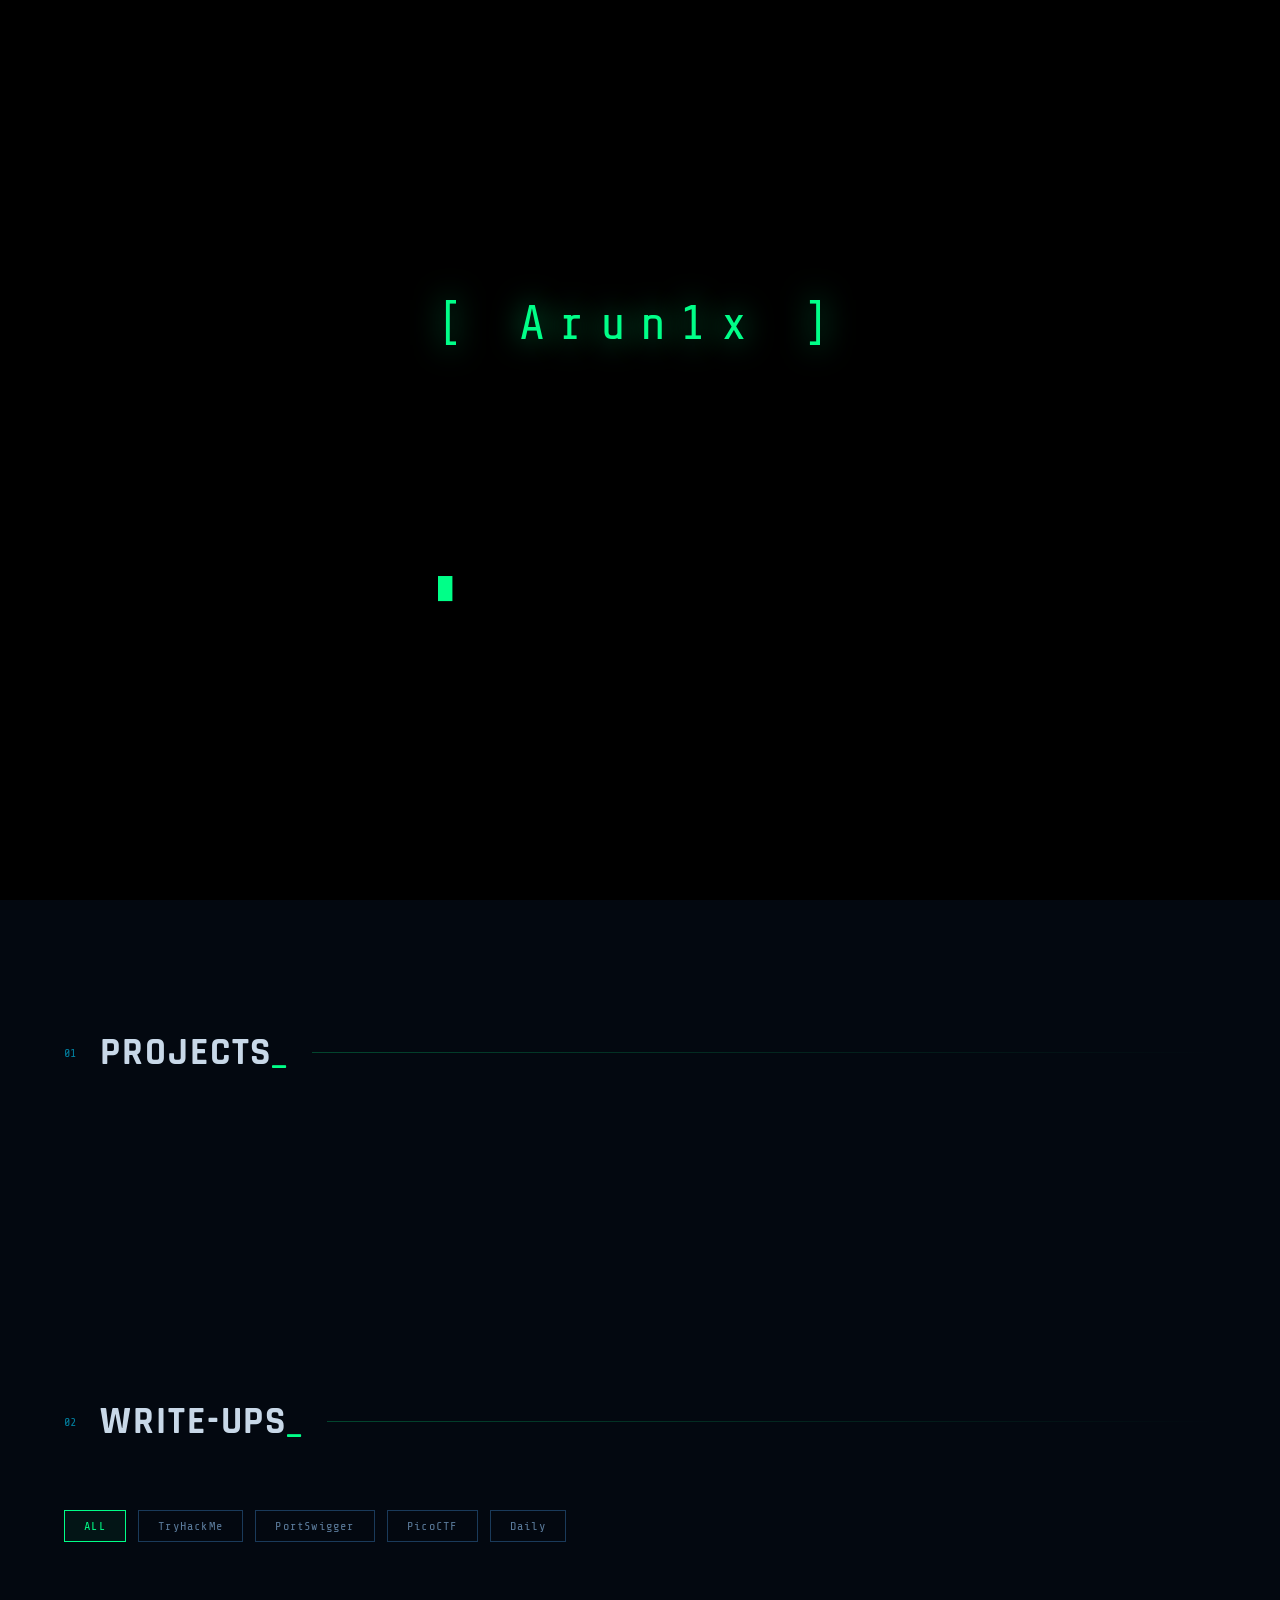
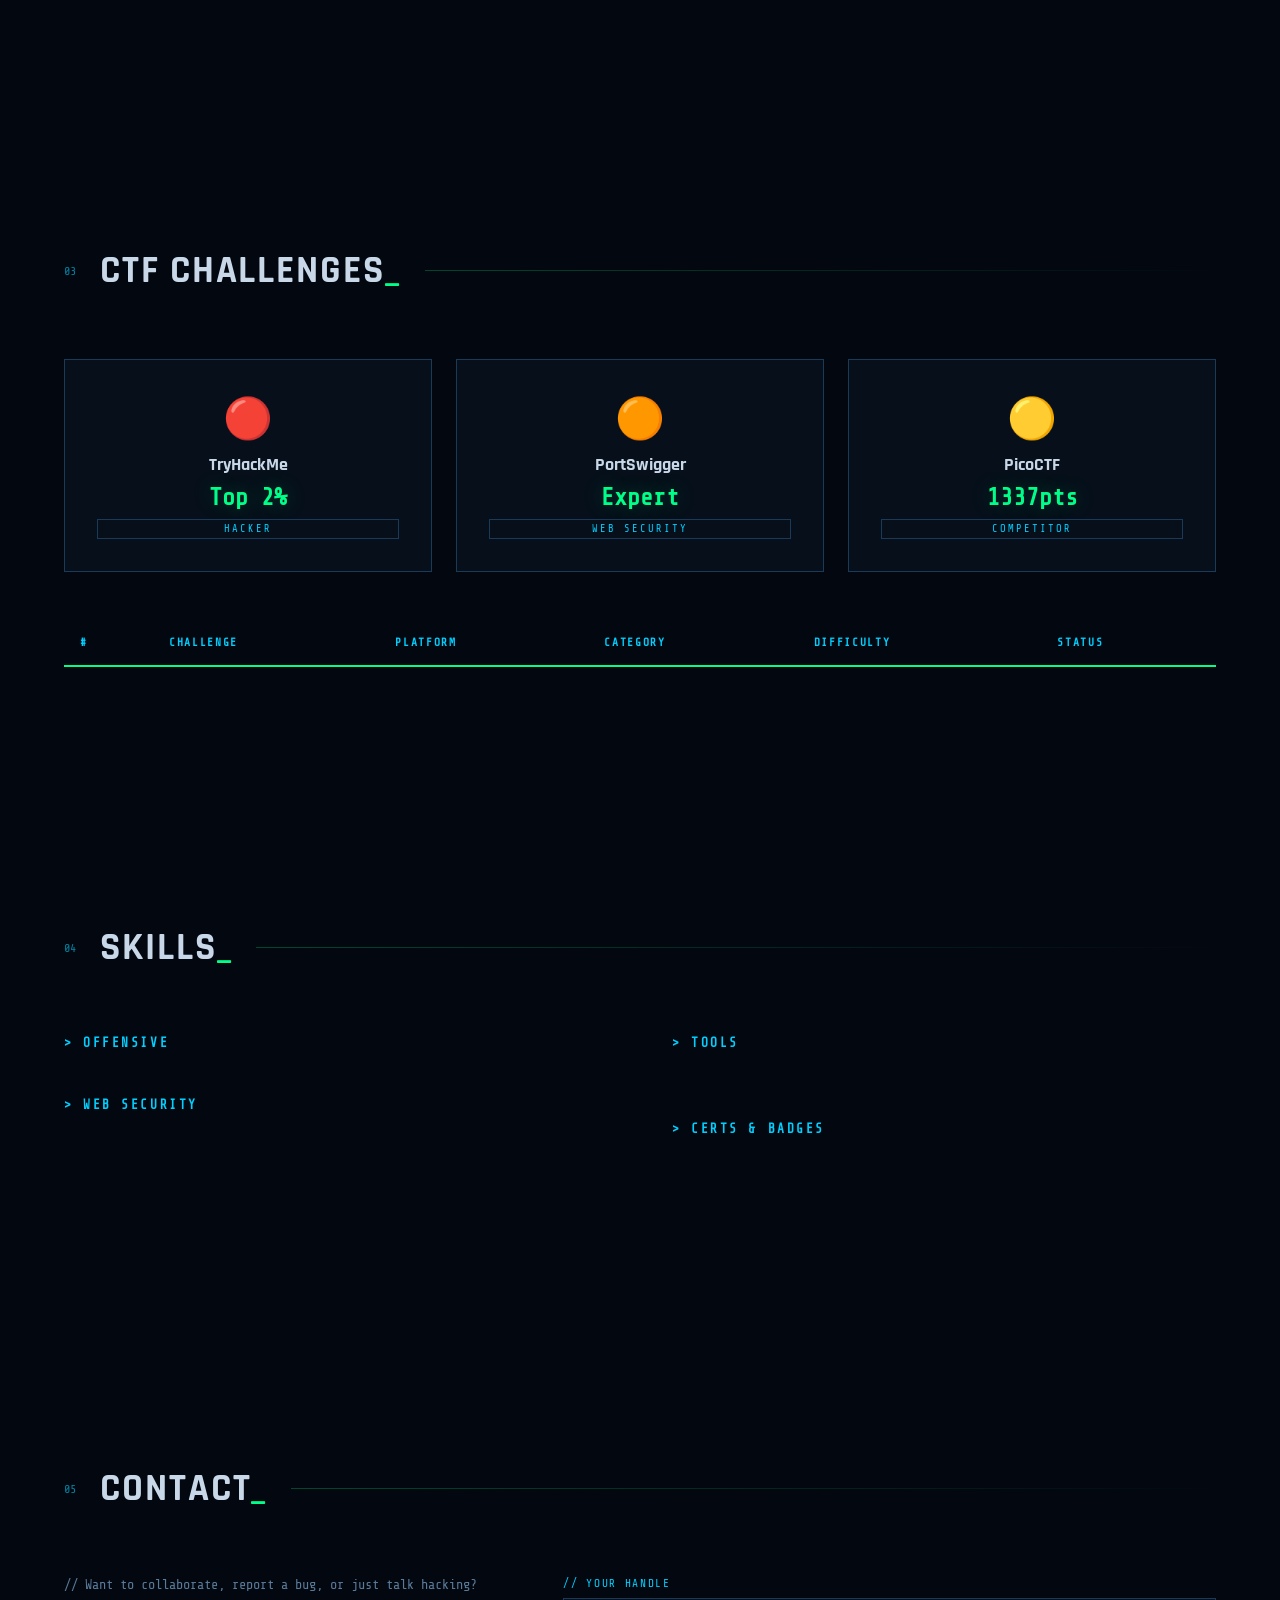
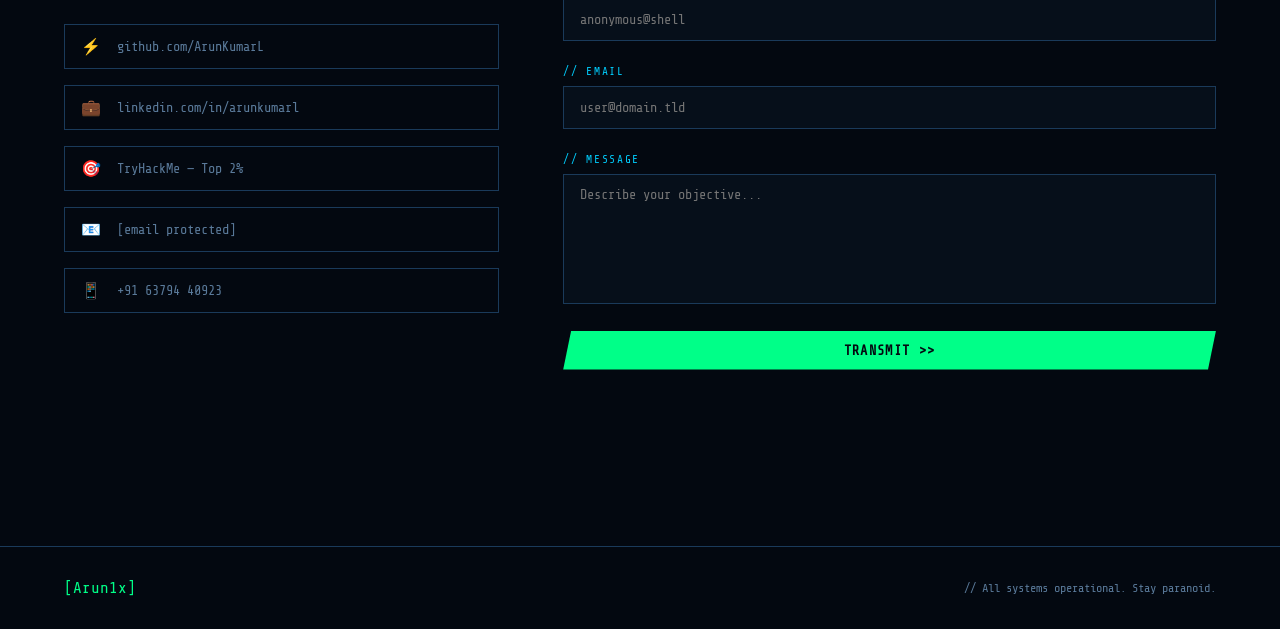
==== frontend/index.html @ bb734c80 "final deployment" ====
<!DOCTYPE html>
<html lang="en">
<head>
  <meta charset="UTF-8"/>
  <meta name="viewport" content="width=device-width, initial-scale=1.0"/>
  <meta name="description" content="ArunKumar L — Cybersecurity Intern, TryHackMe Top 2%, Pentesting & SOC Portfolio"/>
  <meta name="keywords" content="cybersecurity, pentesting, CTF, TryHackMe, OWASP, SOC, writeups"/>
  <meta property="og:title" content="Arun1x — Cybersecurity Portfolio"/>
  <meta property="og:description" content="TryHackMe Top 2% · Pentesting · OWASP · Security Tools"/>
  <meta property="og:type" content="website"/>
  <title>Arun1x — Cybersecurity Portfolio</title>
  <link rel="preconnect" href="https://fonts.googleapis.com">
  <link href="https://fonts.googleapis.com/css2?family=Share+Tech+Mono&family=Rajdhani:wght@400;600;700&family=Exo+2:wght@300;400;700&display=swap" rel="stylesheet">
  <link rel="stylesheet" href="style.css">
</head>
<body>

<div class="scanlines"></div>
<div class="noise-overlay"></div>

<!-- BOOT SCREEN -->
<div id="boot-screen">
  <div class="boot-content">
    <div class="boot-logo">[ Arun1x ]</div>
    <div id="boot-log"></div>
    <div class="boot-cursor">█</div>
  </div>
</div>

<!-- NAV -->
<nav id="navbar">
  <div class="nav-brand">
    <span class="bracket">[</span>
    <span class="brand-name">Arun1x</span>
    <span class="bracket">]</span>
    <span class="nav-status">● ONLINE</span>
  </div>
  <ul class="nav-links">
    <li><a href="home"     class="nav-link active" data-section="home">/home</a></li>
    <li><a href="projects" class="nav-link" data-section="projects">/projects</a></li>
    <li><a href="writeups" class="nav-link" data-section="writeups">/writeups</a></li>
    <li><a href="ctf"      class="nav-link" data-section="ctf">/ctf</a></li>
    <li><a href="skills"   class="nav-link" data-section="skills">/skills</a></li>
    <li><a href="contact"  class="nav-link" data-section="contact">/contact</a></li>
  </ul>
  <div class="nav-toggle" id="navToggle"><span></span><span></span><span></span></div>
</nav>

<!-- HERO -->
<section id="home" class="hero">
  <div class="hero-grid"></div>
  <div class="hero-content">
    <div class="hero-label">// ARUNKUMAR L &nbsp;·&nbsp; B.Tech IT &nbsp;·&nbsp; Perambalur, TN</div>
    <h1 class="hero-title">
      <span class="glitch" data-text="HACK THE">HACK THE</span><br>
      <span class="hero-accent glitch" data-text="PLANET.">PLANET.</span>
    </h1>
    <p class="hero-desc">
      B.Tech IT student @ Hindusthan Institute of Technology.<br>
      TryHackMe Top 2% · OWASP · Pentesting · SOC · Building security tools in Python.
    </p>
    <div class="hero-stats">
      <div class="stat-item">
        <span class="stat-num" data-count="120">0</span>
        <span class="stat-label">Labs Completed</span>
      </div>
      <div class="stat-divider">|</div>
      <div class="stat-item">
        <span class="stat-num" data-count="8">0</span>
        <span class="stat-label">Write-ups</span>
      </div>
      <div class="stat-divider">|</div>
      <div class="stat-item">
        <span class="stat-num" data-count="4">0</span>
        <span class="stat-label">Projects</span>
      </div>
    </div>
    <div class="hero-actions">
      <a href="writeups" class="btn-primary">Read Write-ups</a>
      <a href="ctf"      class="btn-secondary">CTF Challenges</a>
    </div>
  </div>
  <div class="hero-terminal">
    <div class="terminal-header">
      <span class="dot red"></span><span class="dot yellow"></span><span class="dot green"></span>
      <span class="terminal-title">~/ kali@Arun1x</span>
    </div>
    <div class="terminal-body" id="heroTerminal"></div>
  </div>
</section>

<!-- PROJECTS -->
<section id="projects" class="section projects-section">
  <div class="section-header">
    <span class="section-num">01</span>
    <h2 class="section-title">PROJECTS<span class="cursor-blink">_</span></h2>
    <div class="section-line"></div>
  </div>
  <div class="projects-grid" id="projectsGrid"></div>
</section>

<!-- WRITEUPS -->
<section id="writeups" class="section writeups-section">
  <div class="section-header">
    <span class="section-num">02</span>
    <h2 class="section-title">WRITE-UPS<span class="cursor-blink">_</span></h2>
    <div class="section-line"></div>
  </div>
  <div class="writeup-filters">
    <button class="filter-btn active" data-filter="all">ALL</button>
    <button class="filter-btn" data-filter="tryhackme">TryHackMe</button>
    <button class="filter-btn" data-filter="portswigger">PortSwigger</button>
    <button class="filter-btn" data-filter="picoctf">PicoCTF</button>
    <button class="filter-btn" data-filter="daily">Daily</button>
  </div>
  <div class="writeups-grid" id="writeupsGrid"></div>
</section>

<!-- CTF -->
<section id="ctf" class="section ctf-section">
  <div class="section-header">
    <span class="section-num">03</span>
    <h2 class="section-title">CTF CHALLENGES<span class="cursor-blink">_</span></h2>
    <div class="section-line"></div>
  </div>
  <div class="ctf-platforms">
    <div class="platform-card">
      <div class="platform-icon">🔴</div>
      <div class="platform-name">TryHackMe</div>
      <div class="platform-rank">Top 2%</div>
      <div class="platform-badge">HACKER</div>
    </div>
    <div class="platform-card">
      <div class="platform-icon">🟠</div>
      <div class="platform-name">PortSwigger</div>
      <div class="platform-rank">Expert</div>
      <div class="platform-badge">WEB SECURITY</div>
    </div>
    <div class="platform-card">
      <div class="platform-icon">🟡</div>
      <div class="platform-name">PicoCTF</div>
      <div class="platform-rank">1337pts</div>
      <div class="platform-badge">COMPETITOR</div>
    </div>
  </div>
  <div class="ctf-table-wrapper">
    <table class="ctf-table">
      <thead><tr><th>#</th><th>CHALLENGE</th><th>PLATFORM</th><th>CATEGORY</th><th>DIFFICULTY</th><th>STATUS</th></tr></thead>
      <tbody id="ctfTableBody"></tbody>
    </table>
  </div>
</section>

<!-- SKILLS -->
<section id="skills" class="section skills-section">
  <div class="section-header">
    <span class="section-num">04</span>
    <h2 class="section-title">SKILLS<span class="cursor-blink">_</span></h2>
    <div class="section-line"></div>
  </div>
  <div class="skills-container">
    <div class="skills-col">
      <div class="skill-category">
        <h3 class="skill-cat-title">&gt; OFFENSIVE</h3>
        <div class="skill-bars" id="offensiveSkills"></div>
      </div>
      <div class="skill-category">
        <h3 class="skill-cat-title">&gt; WEB SECURITY</h3>
        <div class="skill-bars" id="webSkills"></div>
      </div>
    </div>
    <div class="skills-col">
      <div class="skill-category">
        <h3 class="skill-cat-title">&gt; TOOLS</h3>
        <div class="tools-grid" id="toolsGrid"></div>
      </div>
      <div class="skill-category">
        <h3 class="skill-cat-title">&gt; CERTS &amp; BADGES</h3>
        <div class="certs-list" id="certsList"></div>
      </div>
    </div>
  </div>
</section>

<!-- CONTACT -->
<section id="contact" class="section contact-section">
  <div class="section-header">
    <span class="section-num">05</span>
    <h2 class="section-title">CONTACT<span class="cursor-blink">_</span></h2>
    <div class="section-line"></div>
  </div>
  <div class="contact-container">
    <div class="contact-info">
      <p class="contact-tagline">// Want to collaborate, report a bug, or just talk hacking?</p>
      <div class="contact-links">
        <a href="https://github.com/ArunKumarL"        target="_blank" class="contact-link"><span class="cl-icon">⚡</span> github.com/ArunKumarL</a>
        <a href="https://linkedin.com/in/arunkumarl"   target="_blank" class="contact-link"><span class="cl-icon">💼</span> linkedin.com/in/arunkumarl</a>
        <a href="https://tryhackme.com/p/Arun1x"       target="_blank" class="contact-link"><span class="cl-icon">🎯</span> TryHackMe — Top 2%</a>
        <a href="/cdn-cgi/l/email-protection#f19083849fc5c6909a9a849c9083b1969c90989ddf929e9c" class="contact-link"><span class="cl-icon">📧</span> <span class="__cf_email__" data-cfemail="e58497908bd1d2848e8e90888497a58288848c89cb868a88">[email&#160;protected]</span></a>
        <a href="tel:+916379440923"                                     class="contact-link"><span class="cl-icon">📱</span> +91 63794 40923</a>
      </div>
    </div>
    <form class="contact-form" id="contactForm">
      <div class="form-group">
        <label class="form-label">// YOUR HANDLE</label>
        <input type="text"  class="form-input" placeholder="anonymous@shell"   id="contactName"/>
      </div>
      <div class="form-group">
        <label class="form-label">// EMAIL</label>
        <input type="email" class="form-input" placeholder="user@domain.tld"   id="contactEmail"/>
      </div>
      <div class="form-group">
        <label class="form-label">// MESSAGE</label>
        <textarea           class="form-input form-textarea" placeholder="Describe your objective..." id="contactMsg"></textarea>
      </div>
      <button type="button" class="btn-primary" id="sendBtn">TRANSMIT &gt;&gt;</button>
      <div id="formStatus"></div>
    </form>
  </div>
</section>

<!-- FOOTER -->
<footer class="footer">
  <div class="footer-content">
    <span class="footer-brand">[Arun1x]</span>
    <span class="footer-text">// All systems operational. Stay paranoid.</span>
---- frontend/style.css ----
/* === RESET & BASE === */
*, *::before, *::after { margin: 0; padding: 0; box-sizing: border-box; }

:root {
  --bg: #030810;
  --bg2: #060f1a;
  --bg3: #0a1625;
  --accent: #00ff88;
  --accent2: #00cfff;
  --accent3: #ff4444;
  --accent4: #ffaa00;
  --text: #c8d8e8;
  --text-dim: #5a7a9a;
  --border: #1a3a5a;
  --border-bright: #00ff8840;
  --font-mono: 'Share Tech Mono', monospace;
  --font-head: 'Rajdhani', sans-serif;
  --font-body: 'Exo 2', sans-serif;
  --glow: 0 0 20px #00ff8840;
  --glow-bright: 0 0 30px #00ff88aa;
}

html { scroll-behavior: smooth; overflow-x: hidden; }

body {
  background: var(--bg);
  color: var(--text);
  font-family: var(--font-body);
  overflow-x: hidden;
  cursor: crosshair;
}

/* === OVERLAYS === */
.scanlines {
  position: fixed; inset: 0; z-index: 9999; pointer-events: none;
  background: repeating-linear-gradient(0deg, transparent, transparent 2px, rgba(0,0,0,0.08) 2px, rgba(0,0,0,0.08) 4px);
  animation: scanMove 8s linear infinite;
}
@keyframes scanMove { from { background-position: 0 0; } to { background-position: 0 100px; } }

.noise-overlay {
  position: fixed; inset: 0; z-index: 9998; pointer-events: none; opacity: 0.03;
  background-image: url("data:image/svg+xml,%3Csvg xmlns='http://www.w3.org/2000/svg' width='300' height='300'%3E%3Cfilter id='n'%3E%3CfeTurbulence type='fractalNoise' baseFrequency='0.9' numOctaves='4' stitchTiles='stitch'/%3E%3C/filter%3E%3Crect width='300' height='300' filter='url(%23n)' opacity='1'/%3E%3C/svg%3E");
}

/* === BOOT SCREEN === */
#boot-screen {
  position: fixed; inset: 0; z-index: 10000; background: #000;
  display: flex; align-items: center; justify-content: center;
  transition: opacity 0.8s ease;
}
#boot-screen.hide { opacity: 0; pointer-events: none; }

.boot-content { font-family: var(--font-mono); color: var(--accent); text-align: left; max-width: 600px; padding: 2rem; }
.boot-logo { font-size: 3rem; letter-spacing: 0.3em; margin-bottom: 1.5rem; text-shadow: var(--glow-bright); }
#boot-log { font-size: 0.85rem; line-height: 2; color: #88ff88; min-height: 200px; }
.boot-cursor { font-size: 1.5rem; animation: blink 0.5s step-end infinite; }
@keyframes blink { 50% { opacity: 0; } }

/* === NAV === */
#navbar {
  position: fixed; top: 0; left: 0; right: 0; z-index: 1000;
  display: flex; align-items: center; justify-content: space-between;
  padding: 0.8rem 3rem;
  background: rgba(3,8,16,0.95);
  border-bottom: 1px solid var(--border);
  backdrop-filter: blur(10px);
}

.nav-brand { display: flex; align-items: center; gap: 0.5rem; font-family: var(--font-mono); font-size: 1.2rem; }
.bracket { color: var(--accent2); }
.brand-name { color: var(--accent); font-weight: bold; text-shadow: var(--glow); }
.nav-status { font-size: 0.65rem; color: var(--accent); margin-left: 1rem; letter-spacing: 0.1em;
  animation: pulse 2s ease infinite; }
@keyframes pulse { 50% { opacity: 0.3; } }

.nav-links { display: flex; gap: 0; list-style: none; }
.nav-link {
  font-family: var(--font-mono); font-size: 0.8rem; color: var(--text-dim);
  text-decoration: none; padding: 0.5rem 1rem; letter-spacing: 0.05em;
  transition: all 0.2s; border-bottom: 2px solid transparent; position: relative;
}
.nav-link:hover, .nav-link.active { color: var(--accent); border-color: var(--accent); }
.nav-link::before { content: ''; position: absolute; inset: 0; background: var(--accent); opacity: 0; transition: opacity 0.2s; }
.nav-link:hover::before { opacity: 0.05; }

.nav-toggle { display: none; flex-direction: column; gap: 5px; cursor: pointer; }
.nav-toggle span { display: block; width: 25px; height: 2px; background: var(--accent); }

/* === HERO === */
.hero {
  min-height: 100vh; display: grid; grid-template-columns: 1fr 1fr;
  align-items: center; gap: 4rem; padding: 8rem 4rem 4rem;
  position: relative; overflow: hidden;
}

.hero-grid {
  position: absolute; inset: 0; pointer-events: none;
  background-image:
    linear-gradient(rgba(0,255,136,0.03) 1px, transparent 1px),
    linear-gradient(90deg, rgba(0,255,136,0.03) 1px, transparent 1px);
  background-size: 60px 60px;
  mask-image: radial-gradient(ellipse at center, black 30%, transparent 80%);
}

.hero-label { font-family: var(--font-mono); font-size: 0.75rem; color: var(--accent2); letter-spacing: 0.2em; margin-bottom: 1rem; }

.hero-title {
  font-family: var(--font-head); font-size: clamp(3rem, 7vw, 6rem);
  font-weight: 700; line-height: 0.9; letter-spacing: -0.02em;
  color: var(--text); margin-bottom: 1.5rem;
}
.hero-accent { color: var(--accent); text-shadow: var(--glow-bright); display: block; }

/* GLITCH */
.glitch { position: relative; display: inline-block; }
.glitch::before, .glitch::after {
  content: attr(data-text); position: absolute; top: 0; left: 0; width: 100%; height: 100%;
}
.glitch::before { color: var(--accent3); animation: glitch1 4s infinite; clip-path: polygon(0 0, 100% 0, 100% 35%, 0 35%); }
.glitch::after { color: var(--accent2); animation: glitch2 4s infinite; clip-path: polygon(0 65%, 100% 65%, 100% 100%, 0 100%); }
@keyframes glitch1 {
  0%, 94%, 100% { transform: none; opacity: 0; }
  95% { transform: translate(-3px, 0); opacity: 0.8; }
  97% { transform: translate(3px, 0); opacity: 0.8; }
}
@keyframes glitch2 {
  0%, 96%, 100% { transform: none; opacity: 0; }
  97% { transform: translate(3px, 0); opacity: 0.8; }
  99% { transform: translate(-3px, 0); opacity: 0.8; }
}

.hero-desc { font-size: 1rem; color: var(--text-dim); line-height: 1.8; margin-bottom: 2rem; }

.hero-stats { display: flex; align-items: center; gap: 1.5rem; margin-bottom: 2.5rem; }
.stat-item { text-align: center; }
.stat-num { display: block; font-family: var(--font-mono); font-size: 2rem; color: var(--accent); font-weight: bold; text-shadow: var(--glow); }
.stat-label { font-size: 0.7rem; color: var(--text-dim); letter-spacing: 0.15em; text-transform: uppercase; }
.stat-divider { color: var(--border); font-size: 2rem; }

.hero-actions { display: flex; gap: 1rem; }

.btn-primary {
  font-family: var(--font-mono); font-size: 0.85rem; letter-spacing: 0.1em;
  padding: 0.75rem 2rem; background: var(--accent); color: var(--bg);
  border: none; cursor: pointer; text-decoration: none; display: inline-block;
  clip-path: polygon(8px 0%, 100% 0%, calc(100% - 8px) 100%, 0% 100%);
  transition: all 0.2s; font-weight: 700;
}
.btn-primary:hover { background: #fff; box-shadow: var(--glow-bright); transform: translateY(-2px); }

.btn-secondary {
  font-family: var(--font-mono); font-size: 0.85rem; letter-spacing: 0.1em;
  padding: 0.75rem 2rem; background: transparent; color: var(--accent);
  border: 1px solid var(--accent); cursor: pointer; text-decoration: none; display: inline-block;
  clip-path: polygon(8px 0%, 100% 0%, calc(100% - 8px) 100%, 0% 100%);
  transition: all 0.2s;
}
.btn-secondary:hover { background: var(--accent); color: var(--bg); box-shadow: var(--glow); }

/* HERO TERMINAL */
.hero-terminal {
  background: var(--bg2); border: 1px solid var(--border);
  border-radius: 4px; overflow: hidden; box-shadow: 0 0 60px rgba(0,255,136,0.08);
}
.terminal-header {
  background: var(--bg3); padding: 0.6rem 1rem; display: flex; align-items: center; gap: 0.4rem;
  border-bottom: 1px solid var(--border);
}
.dot { width: 12px; height: 12px; border-radius: 50%; }
.dot.red { background: #ff5f57; }
.dot.yellow { background: #ffbd2e; }
.dot.green { background: #28c840; }
.terminal-title { font-family: var(--font-mono); font-size: 0.75rem; color: var(--text-dim); margin-left: auto; }
.terminal-body { padding: 1.5rem; font-family: var(--font-mono); font-size: 0.8rem; color: var(--accent); min-height: 300px; line-height: 1.8; }

/* === SECTIONS === */
.section { padding: 8rem 4rem; }

.section-header { display: flex; align-items: center; gap: 1.5rem; margin-bottom: 4rem; }
.section-num { font-family: var(--font-mono); font-size: 0.75rem; color: var(--accent2); opacity: 0.6; }
.section-title { font-family: var(--font-head); font-size: clamp(1.8rem, 3vw, 2.5rem); font-weight: 700; letter-spacing: 0.05em; color: var(--text); }
.section-line { flex: 1; height: 1px; background: linear-gradient(90deg, var(--border-bright), transparent); }
.cursor-blink { animation: blink 1s step-end infinite; color: var(--accent); }

/* === PROJECTS === */
.projects-grid {
  display: grid; grid-template-columns: repeat(auto-fill, minmax(350px, 1fr)); gap: 1.5rem;
}
.project-card {
  background: var(--bg2); border: 1px solid var(--border);
  padding: 2rem; position: relative; overflow: hidden;
  transition: all 0.3s; cursor: pointer;
  clip-path: polygon(0 0, calc(100% - 20px) 0, 100% 20px, 100% 100%, 20px 100%, 0 calc(100% - 20px));
}
.project-card::before {
  content: ''; position: absolute; top: 0; left: 0; right: 0; height: 2px;
  background: linear-gradient(90deg, transparent, var(--accent), transparent);
  transform: scaleX(0); transition: transform 0.3s;
}
.project-card:hover { border-color: var(--accent2); box-shadow: 0 0 30px rgba(0,207,255,0.1); transform: translateY(-4px); }
.project-card:hover::before { transform: scaleX(1); }

.project-tag { font-family: var(--font-mono); font-size: 0.65rem; color: var(--accent2); letter-spacing: 0.15em; margin-bottom: 0.75rem; }
.project-title { font-family: var(--font-head); font-size: 1.2rem; font-weight: 700; color: var(--text); margin-bottom: 0.75rem; }
.project-desc { font-size: 0.875rem; color: var(--text-dim); line-height: 1.7; margin-bottom: 1.5rem; }
.project-stack { display: flex; gap: 0.5rem; flex-wrap: wrap; }
.stack-tag {
  font-family: var(--font-mono); font-size: 0.65rem; padding: 0.25rem 0.6rem;
  background: rgba(0,255,136,0.08); border: 1px solid var(--border-bright);
  color: var(--accent); letter-spacing: 0.1em;
}
.project-links { position: absolute; top: 1.5rem; right: 1.5rem; display: flex; gap: 0.5rem; }
.project-link-btn {
  font-family: var(--font-mono); font-size: 0.65rem; padding: 0.3rem 0.7rem;
  border: 1px solid var(--border); color: var(--text-dim); text-decoration: none;
  transition: all 0.2s;
}
.project-link-btn:hover { border-color: var(--accent); color: var(--accent); }

/* === WRITEUPS === */
.writeup-filters { display: flex; gap: 0.75rem; margin-bottom: 3rem; flex-wrap: wrap; }
.filter-btn {
  font-family: var(--font-mono); font-size: 0.75rem; letter-spacing: 0.1em;
  padding: 0.5rem 1.2rem; background: transparent; border: 1px solid var(--border);
  color: var(--text-dim); cursor: pointer; transition: all 0.2s;
}
.filter-btn.active, .filter-btn:hover { border-color: var(--accent); color: var(--accent); background: rgba(0,255,136,0.05); }

.writeups-grid { display: grid; grid-template-columns: repeat(auto-fill, minmax(320px, 1fr)); gap: 1.5rem; }
.writeup-card {
  background: var(--bg2); border: 1px solid var(--border); padding: 1.5rem;
  transition: all 0.3s; cursor: pointer; position: relative;
}
.writeup-card:hover { border-color: var(--accent); box-shadow: 0 0 20px rgba(0,255,136,0.08); }
.writeup-meta { display: flex; justify-content: space-between; align-items: center; margin-bottom: 1rem; }
.writeup-platform { font-family: var(--font-mono); font-size: 0.65rem; letter-spacing: 0.15em; padding: 0.2rem 0.6rem; }
.platform-thm { background: rgba(255,68,68,0.15); color: var(--accent3); border: 1px solid rgba(255,68,68,0.3); }
.platform-ps { background: rgba(255,170,0,0.15); color: var(--accent4); border: 1px solid rgba(255,170,0,0.3); }
.platform-pico { background: rgba(0,207,255,0.15); color: var(--accent2); border: 1px solid rgba(0,207,255,0.3); }
.platform-daily { background: rgba(0,255,136,0.15); color: var(--accent); border: 1px solid rgba(0,255,136,0.3); }

.writeup-date { font-family: var(--font-mono); font-size: 0.7rem; color: var(--text-dim); }
.writeup-title { font-family: var(--font-head); font-size: 1.1rem; font-weight: 600; margin-bottom: 0.5rem; }
.writeup-excerpt { font-size: 0.85rem; color: var(--text-dim); line-height: 1.6; margin-bottom: 1rem; }
.writeup-diff { display: flex; gap: 0.3rem; align-items: center; }
.diff-dot { width: 8px; height: 8px; border-radius: 50%; }
.diff-easy .diff-dot { background: var(--accent); }
.diff-medium .diff-dot { background: var(--accent4); }
.diff-hard .diff-dot { background: var(--accent3); }
.diff-label { font-family: var(--font-mono); font-size: 0.65rem; color: var(--text-dim); }
.writeup-hidden { display: none; }

/* === CTF === */
.ctf-platforms { display: grid; grid-template-columns: repeat(3, 1fr); gap: 1.5rem; margin-bottom: 3rem; }
.platform-card {
  background: var(--bg2); border: 1px solid var(--border); padding: 2rem; text-align: center;
  transition: all 0.3s; cursor: pointer;
}
.platform-card:hover { border-color: var(--accent); box-shadow: var(--glow); }
.platform-icon { font-size: 2.5rem; margin-bottom: 0.75rem; }
.platform-name { font-family: var(--font-head); font-size: 1.1rem; font-weight: 700; margin-bottom: 0.5rem; }
.platform-rank { font-family: var(--font-mono); font-size: 1.5rem; color: var(--accent); font-weight: bold; text-shadow: var(--glow); margin-bottom: 0.5rem; }
.platform-badge { font-family: var(--font-mono); font-size: 0.65rem; letter-spacing: 0.2em; color: var(--accent2); padding: 0.2rem 0.8rem; border: 1px solid var(--border); }

.ctf-table-wrapper { overflow-x: auto; }
.ctf-table { width: 100%; border-collapse: collapse; font-family: var(--font-mono); font-size: 0.8rem; }
.ctf-table thead tr { border-bottom: 2px solid var(--accent); }
.ctf-table th { padding: 1rem; text-align: left; color: var(--accent2); letter-spacing: 0.15em; font-size: 0.7rem; }
.ctf-table td { padding: 0.9rem 1rem; border-bottom: 1px solid var(--border); color: var(--text); transition: all 0.2s; }
.ctf-table tr:hover td { background: rgba(0,255,136,0.03); }
.diff-badge { padding: 0.2rem 0.6rem; font-size: 0.65rem; letter-spacing: 0.1em; }
.diff-easy { background: rgba(0,255,136,0.1); color: var(--accent); border: 1px solid rgba(0,255,136,0.3); }
.diff-medium { background: rgba(255,170,0,0.1); color: var(--accent4); border: 1px solid rgba(255,170,0,0.3); }
.diff-hard { background: rgba(255,68,68,0.1); color: var(--accent3); border: 1px solid rgba(255,68,68,0.3); }
.status-solved { color: var(--accent); }
.status-progress { color: var(--accent4); }

/* === SKILLS === */
.skills-container { display: grid; grid-template-columns: 1fr 1fr; gap: 4rem; }
.skill-category { margin-bottom: 3rem; }
.skill-cat-title { font-family: var(--font-mono); font-size: 0.8rem; color: var(--accent2); letter-spacing: 0.2em; margin-bottom: 1.5rem; }

.skill-bar-item { margin-bottom: 1.2rem; }
.skill-bar-label { display: flex; justify-content: space-between; margin-bottom: 0.4rem; }
.skill-name { font-family: var(--font-mono); font-size: 0.8rem; color: var(--text); }
.skill-pct { font-family: var(--font-mono); font-size: 0.75rem; color: var(--accent); }
.skill-bar-track { height: 4px; background: var(--bg3); position: relative; overflow: hidden; }
.skill-bar-fill {
  height: 100%; background: linear-gradient(90deg, var(--accent), var(--accent2));
  width: 0; transition: width 1.5s cubic-bezier(0.4, 0, 0.2, 1);
  box-shadow: 0 0 10px var(--accent);
}

.tools-grid { display: grid; grid-template-columns: repeat(3, 1fr); gap: 0.75rem; }
.tool-tag {
  font-family: var(--font-mono); font-size: 0.7rem; padding: 0.5rem 0.5rem;
  background: var(--bg3); border: 1px solid var(--border); text-align: center;
  color: var(--text-dim); transition: all 0.2s; letter-spacing: 0.05em;
}
.tool-tag:hover { border-color: var(--accent); color: var(--accent); }

.certs-list { display: flex; flex-direction: column; gap: 0.75rem; }
.cert-item {
  display: flex; align-items: center; gap: 1rem; padding: 0.75rem 1rem;
  background: var(--bg3); border: 1px solid var(--border); border-left: 3px solid var(--accent);
}
.cert-icon { font-size: 1.5rem; }
.cert-name { font-family: var(--font-mono); font-size: 0.8rem; color: var(--text); }
.cert-issuer { font-size: 0.7rem; color: var(--text-dim); }

/* === CONTACT === */
.contact-container { display: grid; grid-template-columns: 1fr 1.5fr; gap: 4rem; align-items: start; }
.contact-tagline { font-family: var(--font-mono); font-size: 0.85rem; color: var(--text-dim); margin-bottom: 2rem; }
.contact-links { display: flex; flex-direction: column; gap: 1rem; }
.contact-link {
  display: flex; align-items: center; gap: 1rem; font-family: var(--font-mono); font-size: 0.85rem;
  color: var(--text-dim); text-decoration: none; padding: 0.75rem 1rem;
  border: 1px solid var(--border); transition: all 0.2s;
}
.contact-link:hover { border-color: var(--accent); color: var(--accent); background: rgba(0,255,136,0.05); }
.cl-icon { font-size: 1rem; }

.contact-form { display: flex; flex-direction: column; gap: 1.5rem; }
.form-label { font-family: var(--font-mono); font-size: 0.7rem; color: var(--accent2); letter-spacing: 0.15em; display: block; margin-bottom: 0.5rem; }
.form-input {
  width: 100%; background: var(--bg2); border: 1px solid var(--border); color: var(--text);
  font-family: var(--font-mono); font-size: 0.85rem; padding: 0.8rem 1rem;
  outline: none; transition: border-color 0.2s; resize: none;
}
.form-input:focus { border-color: var(--accent); box-shadow: var(--glow); }
.form-textarea { min-height: 130px; }
#formStatus { font-family: var(--font-mono); font-size: 0.8rem; color: var(--accent); min-height: 1.5rem; }

/* === FOOTER === */
.footer { border-top: 1px solid var(--border); padding: 2rem 4rem; }
.footer-content { display: flex; align-items: center; justify-content: space-between; }
.footer-brand { font-family: var(--font-mono); color: var(--accent); }
.footer-text { font-family: var(--font-mono); font-size: 0.75rem; color: var(--text-dim); }
.footer-ip { font-family: var(--font-mono); font-size: 0.7rem; color: var(--text-dim); }

/* === RESPONSIVE === */
@media (max-width: 900px) {
  .hero { grid-template-columns: 1fr; padding: 6rem 2rem 4rem; }
  .hero-terminal { display: none; }
  .section { padding: 5rem 2rem; }
  #navbar { padding: 0.8rem 1.5rem; }
  .nav-links { display: none; position: fixed; top: 60px; left: 0; right: 0; background: var(--bg); flex-direction: column; padding: 2rem; border-bottom: 1px solid var(--border); }
  .nav-links.open { display: flex; }
  .nav-toggle { display: flex; }
  .skills-container { grid-template-columns: 1fr; }
  .ctf-platforms { grid-template-columns: 1fr; }
  .contact-container { grid-template-columns: 1fr; }
  .footer-content { flex-direction: column; gap: 1rem; text-align: center; }
  .projects-grid { grid-template-columns: 1fr; }
  .writeups-grid { grid-template-columns: 1fr; }
}

/* === WRITEUP CARD UPDATES === */
.writeup-footer { display: flex; align-items: center; justify-content: space-between; gap: 0.5rem; flex-wrap: wrap; margin-top: 1rem; }
.writeup-tags { display: flex; gap: 0.4rem; flex-wrap: wrap; flex: 1; }
.wtag { font-family: var(--font-mono); font-size: 0.6rem; color: var(--text-dim); opacity: 0.7; }
.read-more-btn {
  font-family: var(--font-mono); font-size: 0.7rem; color: var(--accent);
  letter-spacing: 0.1em; white-space: nowrap; transition: all 0.2s;
  border-bottom: 1px solid transparent;
}
.writeup-card:hover .read-more-btn { border-color: var(--accent); }

/* === WRITEUP MODAL === */
#writeupModal {
  position: fixed; inset: 0; z-index: 5000;
  display: flex; align-items: flex-start; justify-content: flex-end;
}
.wm-overlay {
  position: absolute; inset: 0;
  background: rgba(0,0,0,0.75); backdrop-filter: blur(4px);
}
.wm-panel {
  position: relative; z-index: 1;
  width: min(860px, 95vw); height: 100vh;
  background: var(--bg2); border-left: 1px solid var(--border);
  display: flex; flex-direction: column; overflow: hidden;
  transform: translateX(100%); transition: transform 0.35s cubic-bezier(0.4,0,0.2,1);
}
.wm-panel.open { transform: translateX(0); }

.wm-header {
  padding: 2rem 2.5rem 1.5rem; border-bottom: 1px solid var(--border);
  background: var(--bg3); position: relative; flex-shrink: 0;
}
.wm-header-top { display: flex; align-items: center; gap: 1rem; margin-bottom: 1rem; flex-wrap: wrap; }
.wm-date { font-family: var(--font-mono); font-size: 0.75rem; color: var(--text-dim); margin-left: auto; }
.wm-title { font-family: var(--font-head); font-size: clamp(1.3rem, 3vw, 1.8rem); font-weight: 700; color: var(--text); margin-bottom: 0.75rem; line-height: 1.2; }
.wm-tags { display: flex; gap: 0.5rem; flex-wrap: wrap; }
.wm-close {
  position: absolute; top: 1.5rem; right: 1.5rem;
  font-family: var(--font-mono); font-size: 0.75rem; letter-spacing: 0.1em;
  background: transparent; border: 1px solid var(--border); color: var(--text-dim);
  padding: 0.4rem 0.8rem; cursor: pointer; transition: all 0.2s;
}
.wm-close:hover { border-color: var(--accent3); color: var(--accent3); }

.wm-body { flex: 1; overflow-y: auto; padding: 2.5rem; scroll-behavior: smooth; }
.wm-body::-webkit-scrollbar { width: 4px; }
.wm-body::-webkit-scrollbar-track { background: var(--bg3); }
.wm-body::-webkit-scrollbar-thumb { background: var(--accent); border-radius: 2px; }

/* === MARKDOWN STYLES === */
.md-h1 { font-family: var(--font-head); font-size: 1.8rem; font-weight: 700; color: var(--text); margin: 2rem 0 1rem; padding-bottom: 0.5rem; border-bottom: 1px solid var(--border); }
.md-h2 { font-family: var(--font-head); font-size: 1.3rem; font-weight: 700; color: var(--accent2); margin: 2rem 0 0.75rem; letter-spacing: 0.05em; }
.md-h3 { font-family: var(--font-head); font-size: 1.05rem; font-weight: 600; color: var(--accent); margin: 1.5rem 0 0.5rem; }
.md-p { font-size: 0.95rem; color: var(--text); line-height: 1.85; margin-bottom: 1rem; }
.md-bold { color: var(--text); font-weight: 700; }
.md-hr { border: none; border-top: 1px solid var(--border); margin: 2rem 0; }

.md-pre {
  background: #020810; border: 1px solid var(--border);
  border-left: 3px solid var(--accent); margin: 1.5rem 0;
  overflow: hidden;
}
.md-pre-header {
  display: flex; align-items: center; justify-content: space-between;
  padding: 0.4rem 1rem; background: var(--bg3); border-bottom: 1px solid var(--border);
}
.md-lang { font-family: var(--font-mono); font-size: 0.65rem; color: var(--accent2); letter-spacing: 0.15em; }
.copy-btn {
  font-family: var(--font-mono); font-size: 0.65rem; letter-spacing: 0.1em;
  background: transparent; border: 1px solid var(--border); color: var(--text-dim);
  padding: 0.2rem 0.6rem; cursor: pointer; transition: all 0.2s;
}
.copy-btn:hover { border-color: var(--accent); color: var(--accent); }
.md-code {
  display: block; padding: 1.2rem; font-family: var(--font-mono); font-size: 0.82rem;
  color: #a8e6cf; line-height: 1.7; overflow-x: auto; white-space: pre;
}
.md-inline {
  font-family: var(--font-mono); font-size: 0.85em;
  background: rgba(0,255,136,0.1); color: var(--accent);
  padding: 0.1em 0.4em; border: 1px solid rgba(0,255,136,0.2);
}

.md-table { width: 100%; border-collapse: collapse; margin: 1.5rem 0; font-size: 0.875rem; }
.md-table th { background: var(--bg3); color: var(--accent2); font-family: var(--font-mono); font-size: 0.75rem; letter-spacing: 0.1em; padding: 0.6rem 1rem; text-align: left; border: 1px solid var(--border); }
.md-table td { padding: 0.6rem 1rem; border: 1px solid var(--border); color: var(--text); }
.md-table tr:hover td { background: rgba(0,255,136,0.03); }

.md-ul, .md-ol { padding-left: 1.5rem; margin-bottom: 1rem; }
.md-li { font-size: 0.95rem; color: var(--text); line-height: 1.8; margin-bottom: 0.3rem; }
.md-ul .md-li::marker { color: var(--accent); }
.md-ol .md-li::marker { color: var(--accent2); font-family: var(--font-mono); font-size: 0.8rem; }

@media (max-width: 600px) {
  .wm-panel { width: 100vw; }
  .wm-header { padding: 1.5rem; }
  .wm-body { padding: 1.5rem; }
}
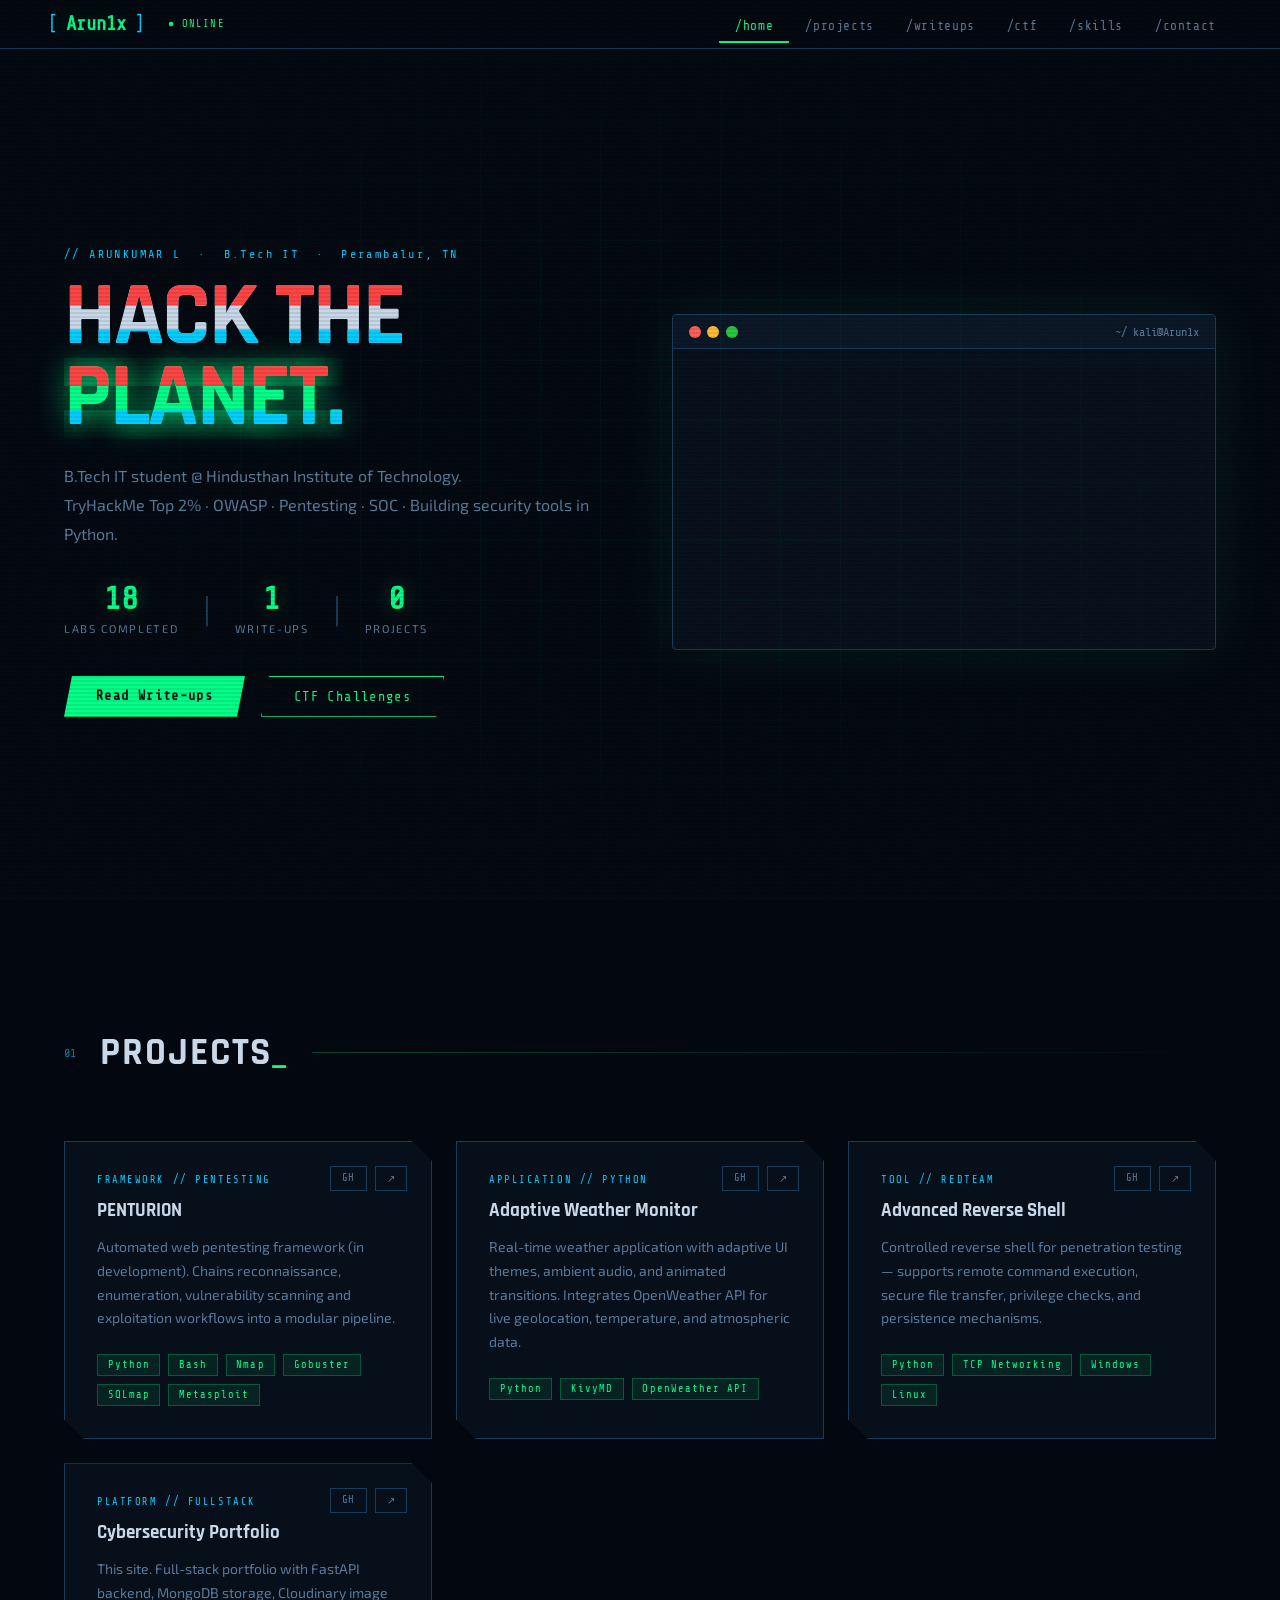
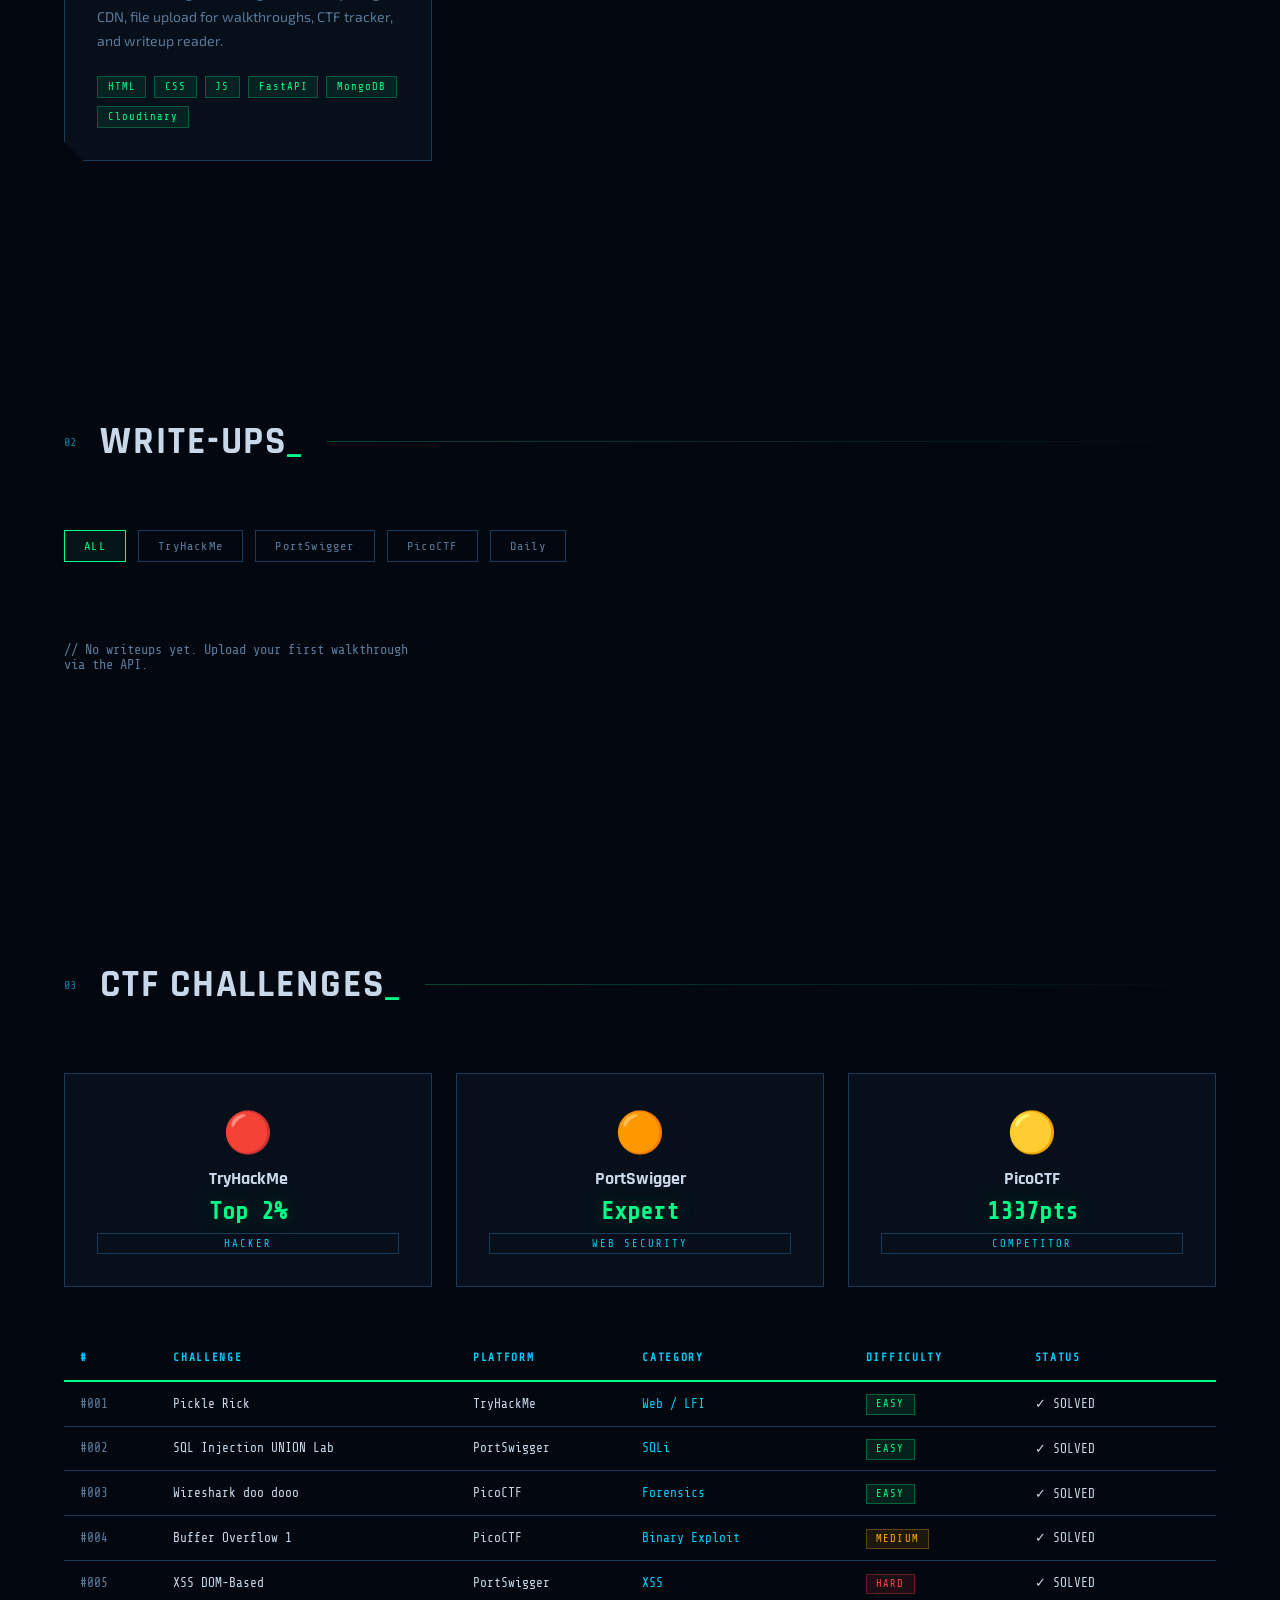
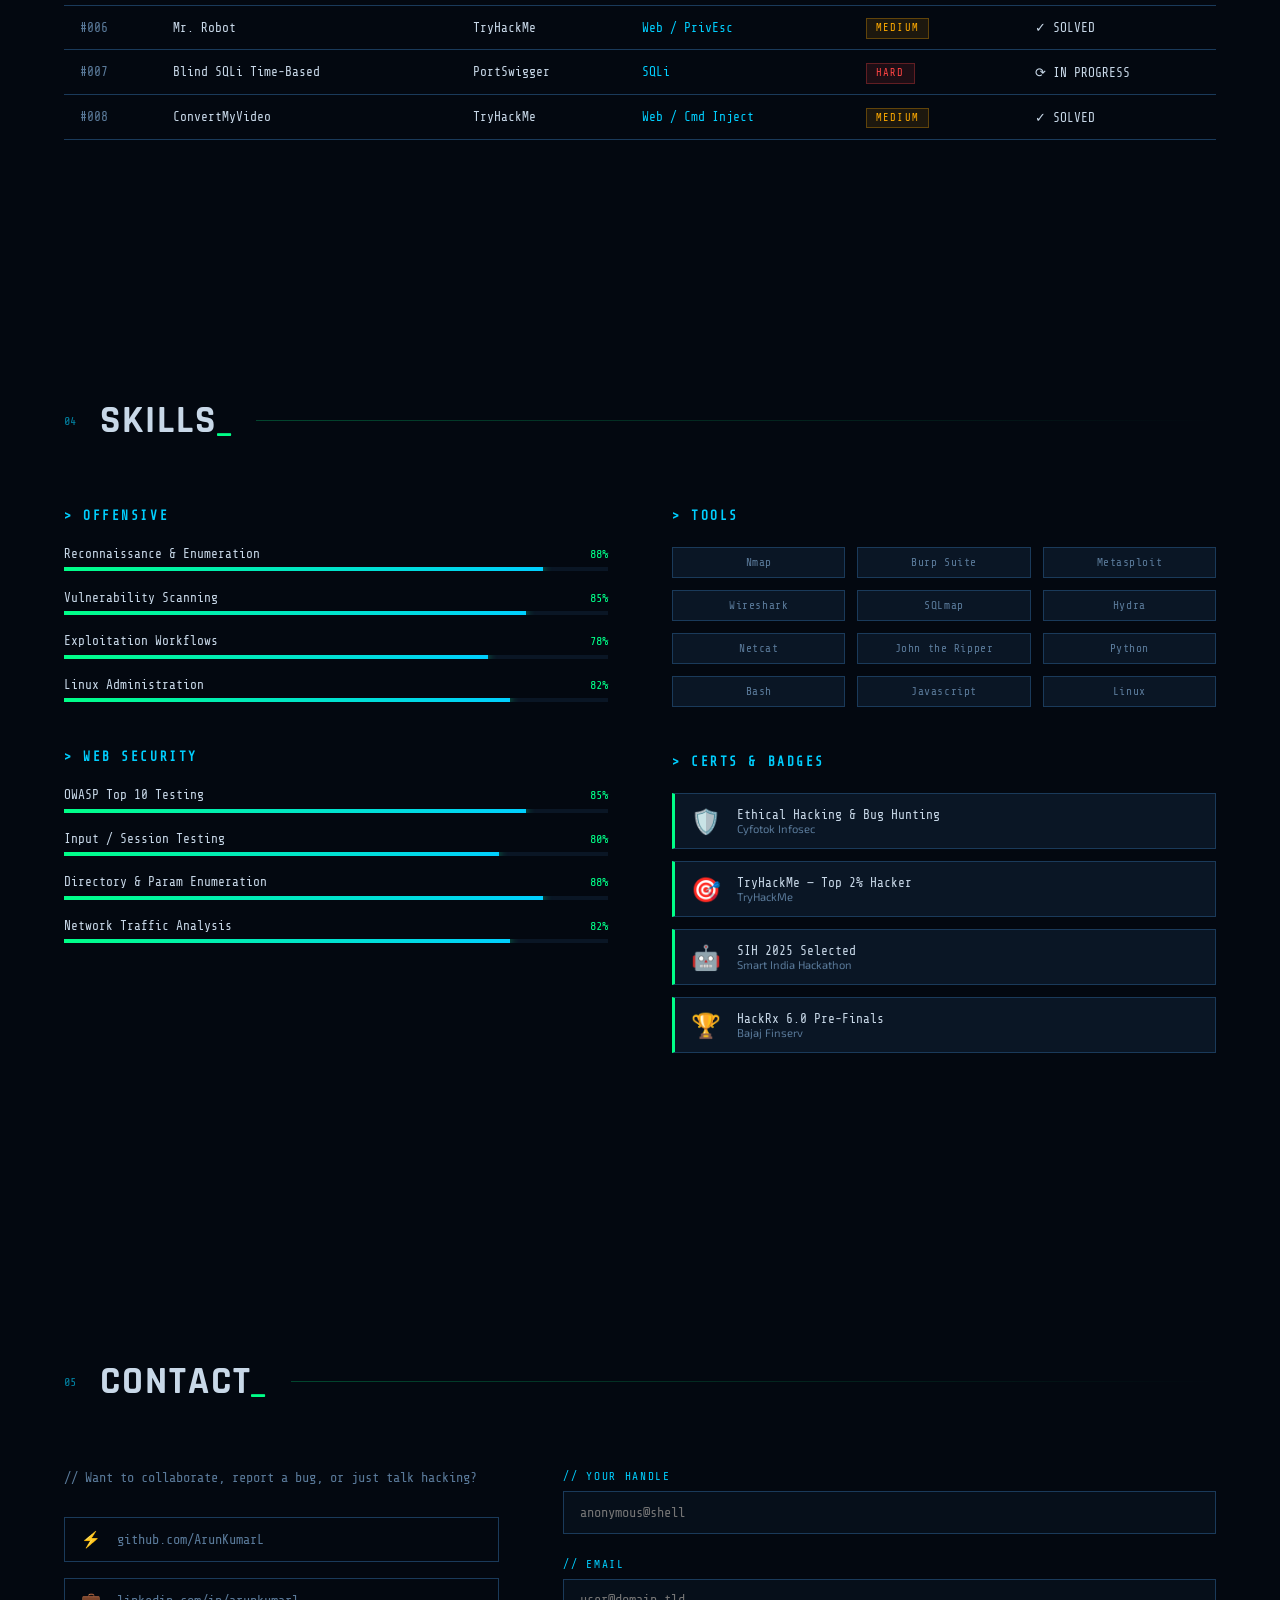
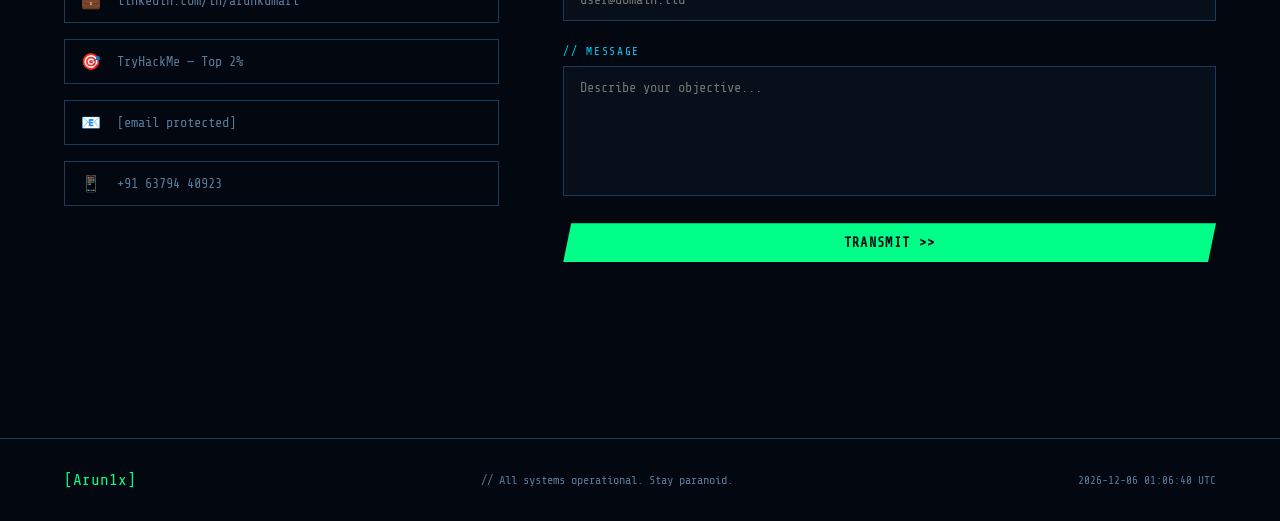
==== commit e35ef052: "Add footer IP and script tag to index.html" ====
--- a/frontend/index.html
+++ b/frontend/index.html
@@ -223,4 +223,11 @@
 <footer class="footer">
   <div class="footer-content">
     <span class="footer-brand">[Arun1x]</span>
-    <span class="footer-text">// All systems operational. Stay paranoid.</span>+    <span class="footer-text">// All systems operational. Stay paranoid.</span>
+    <span class="footer-ip" id="footerTime"></span>
+  </div>
+</footer>
+
+<script src="app.js"></script>
+</body>
+</html>
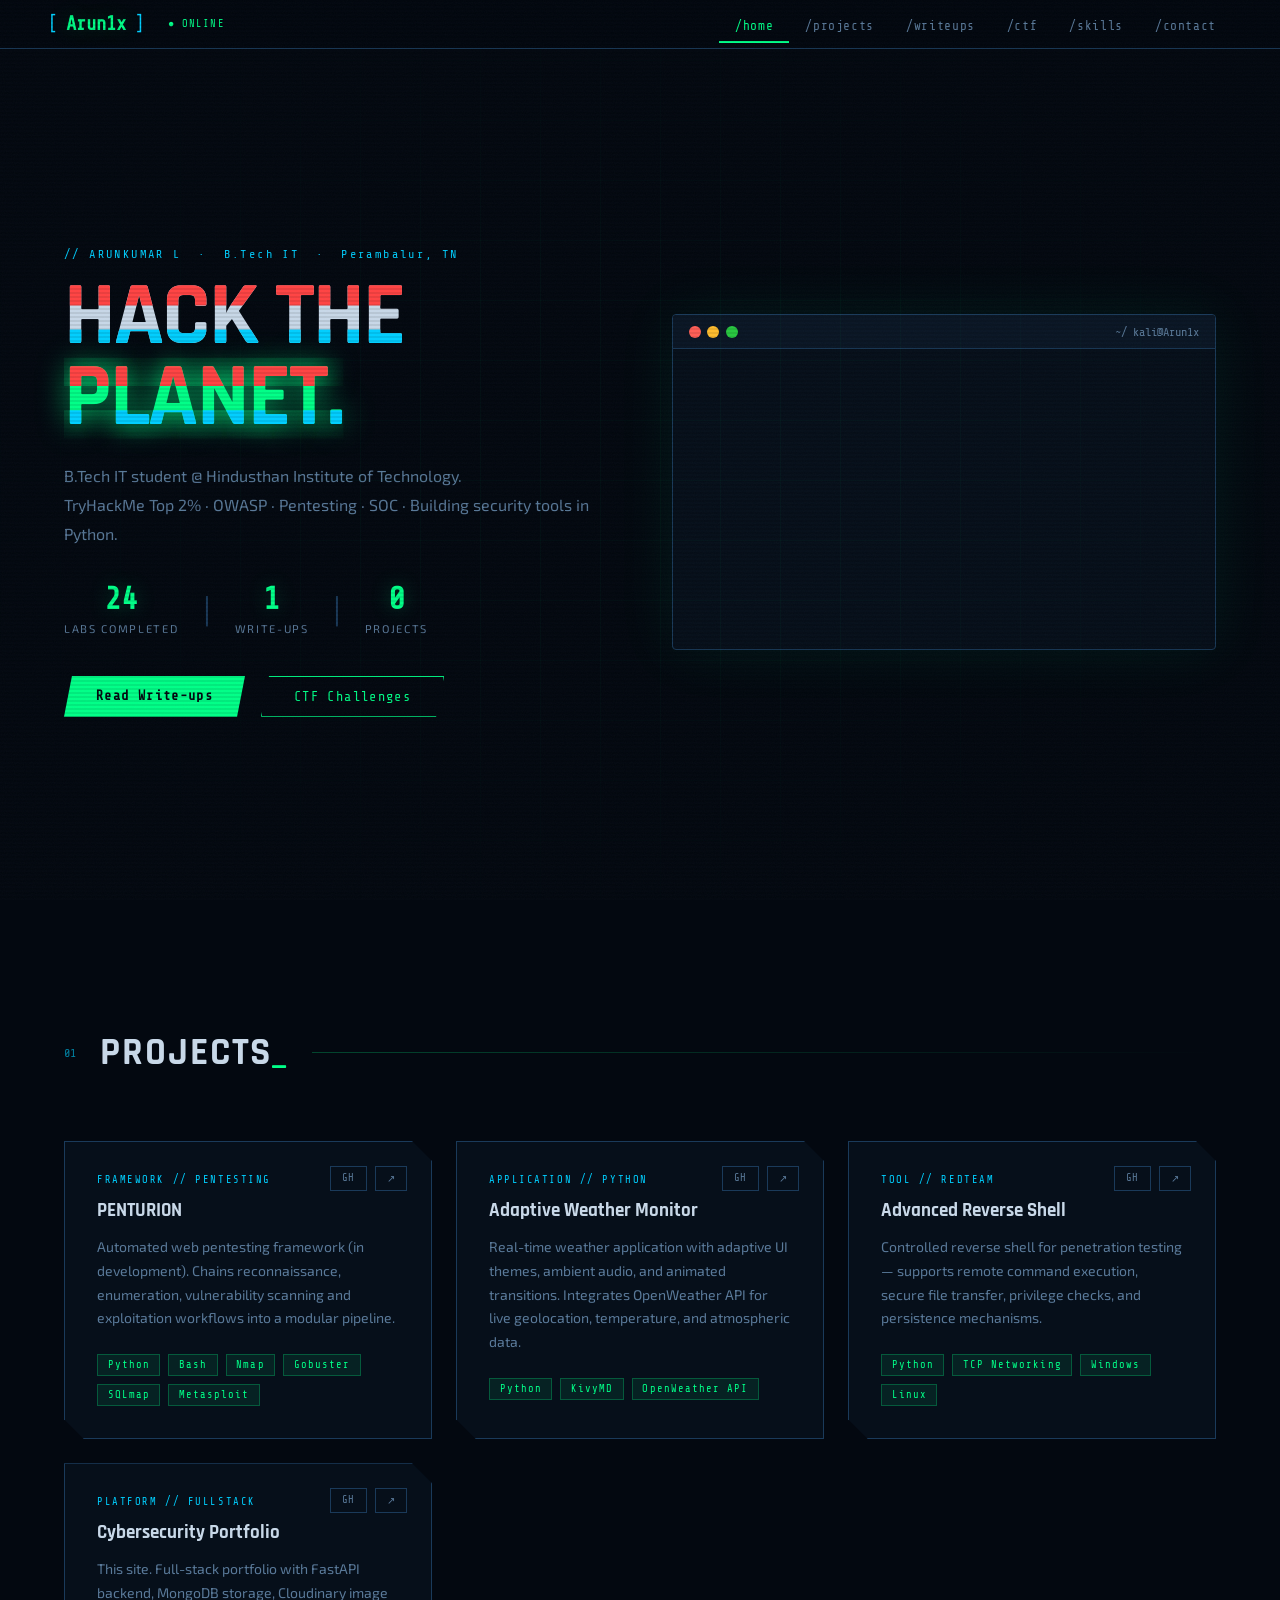
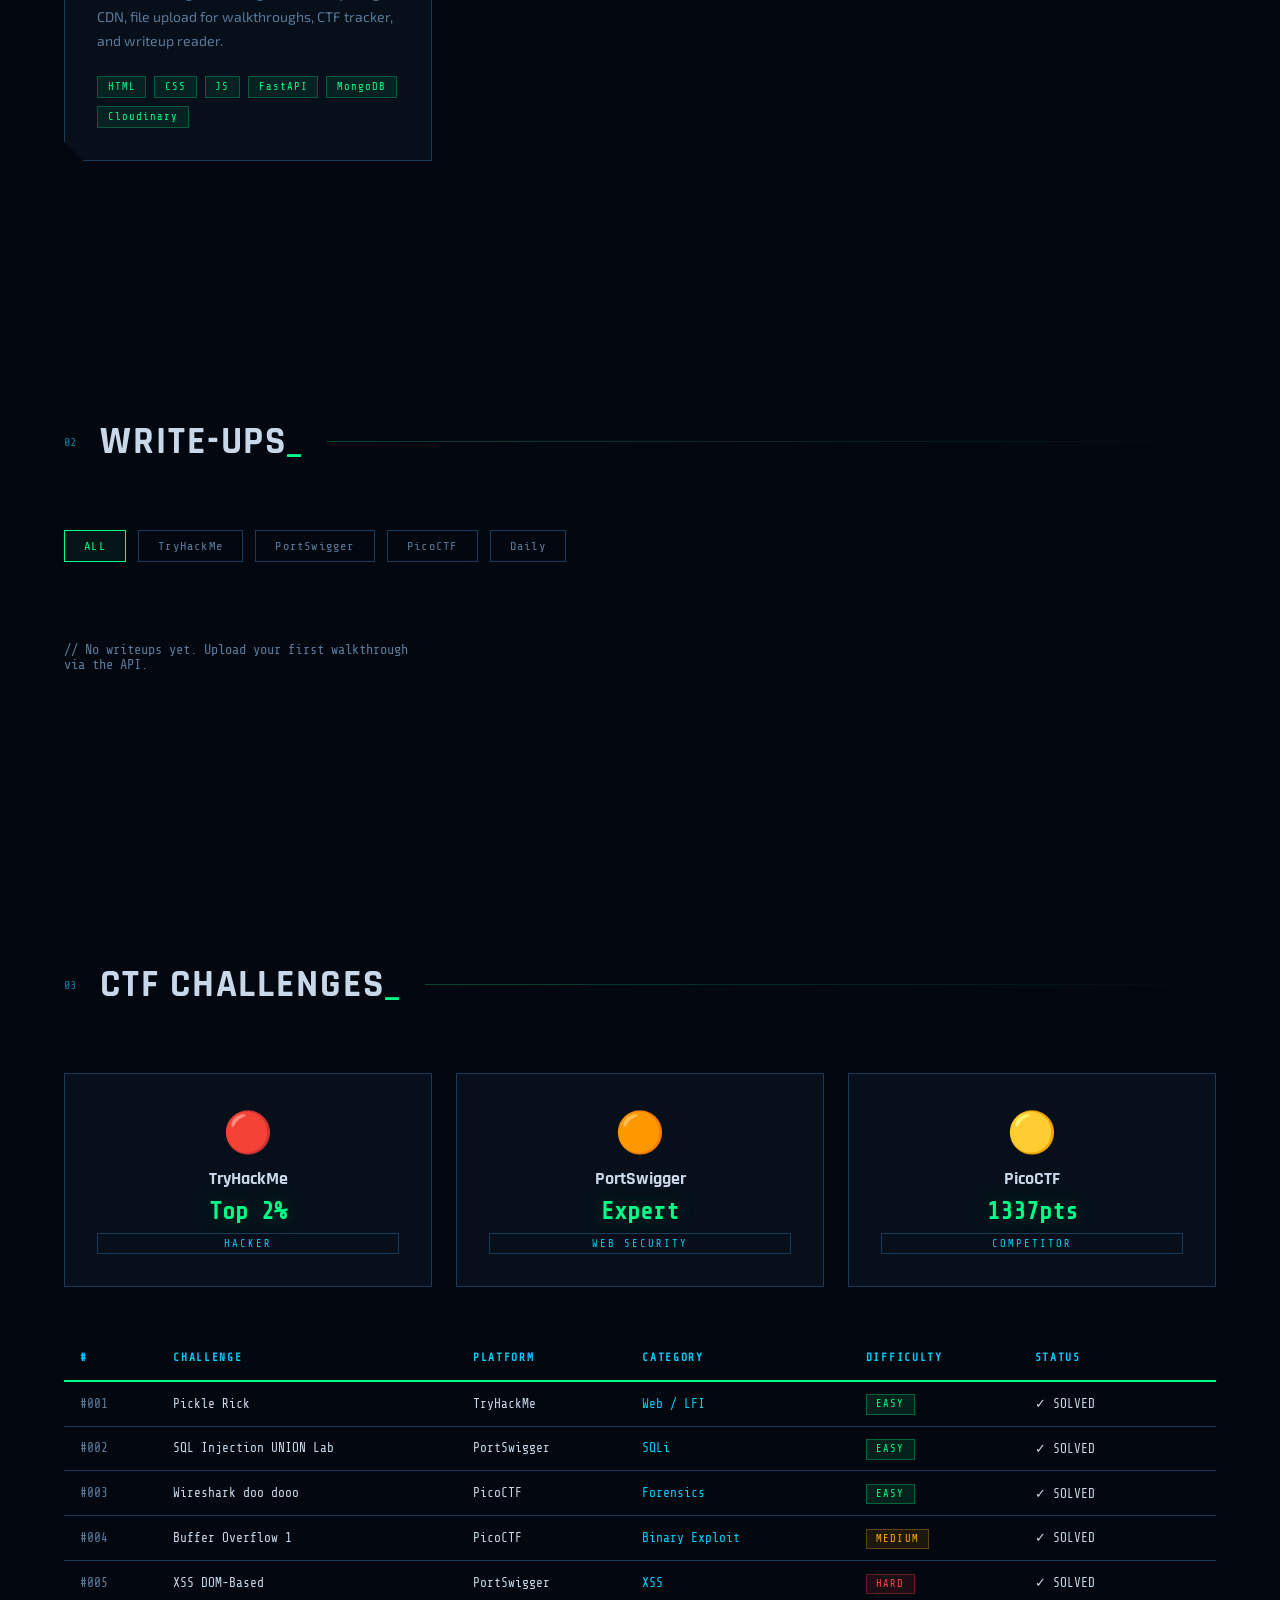
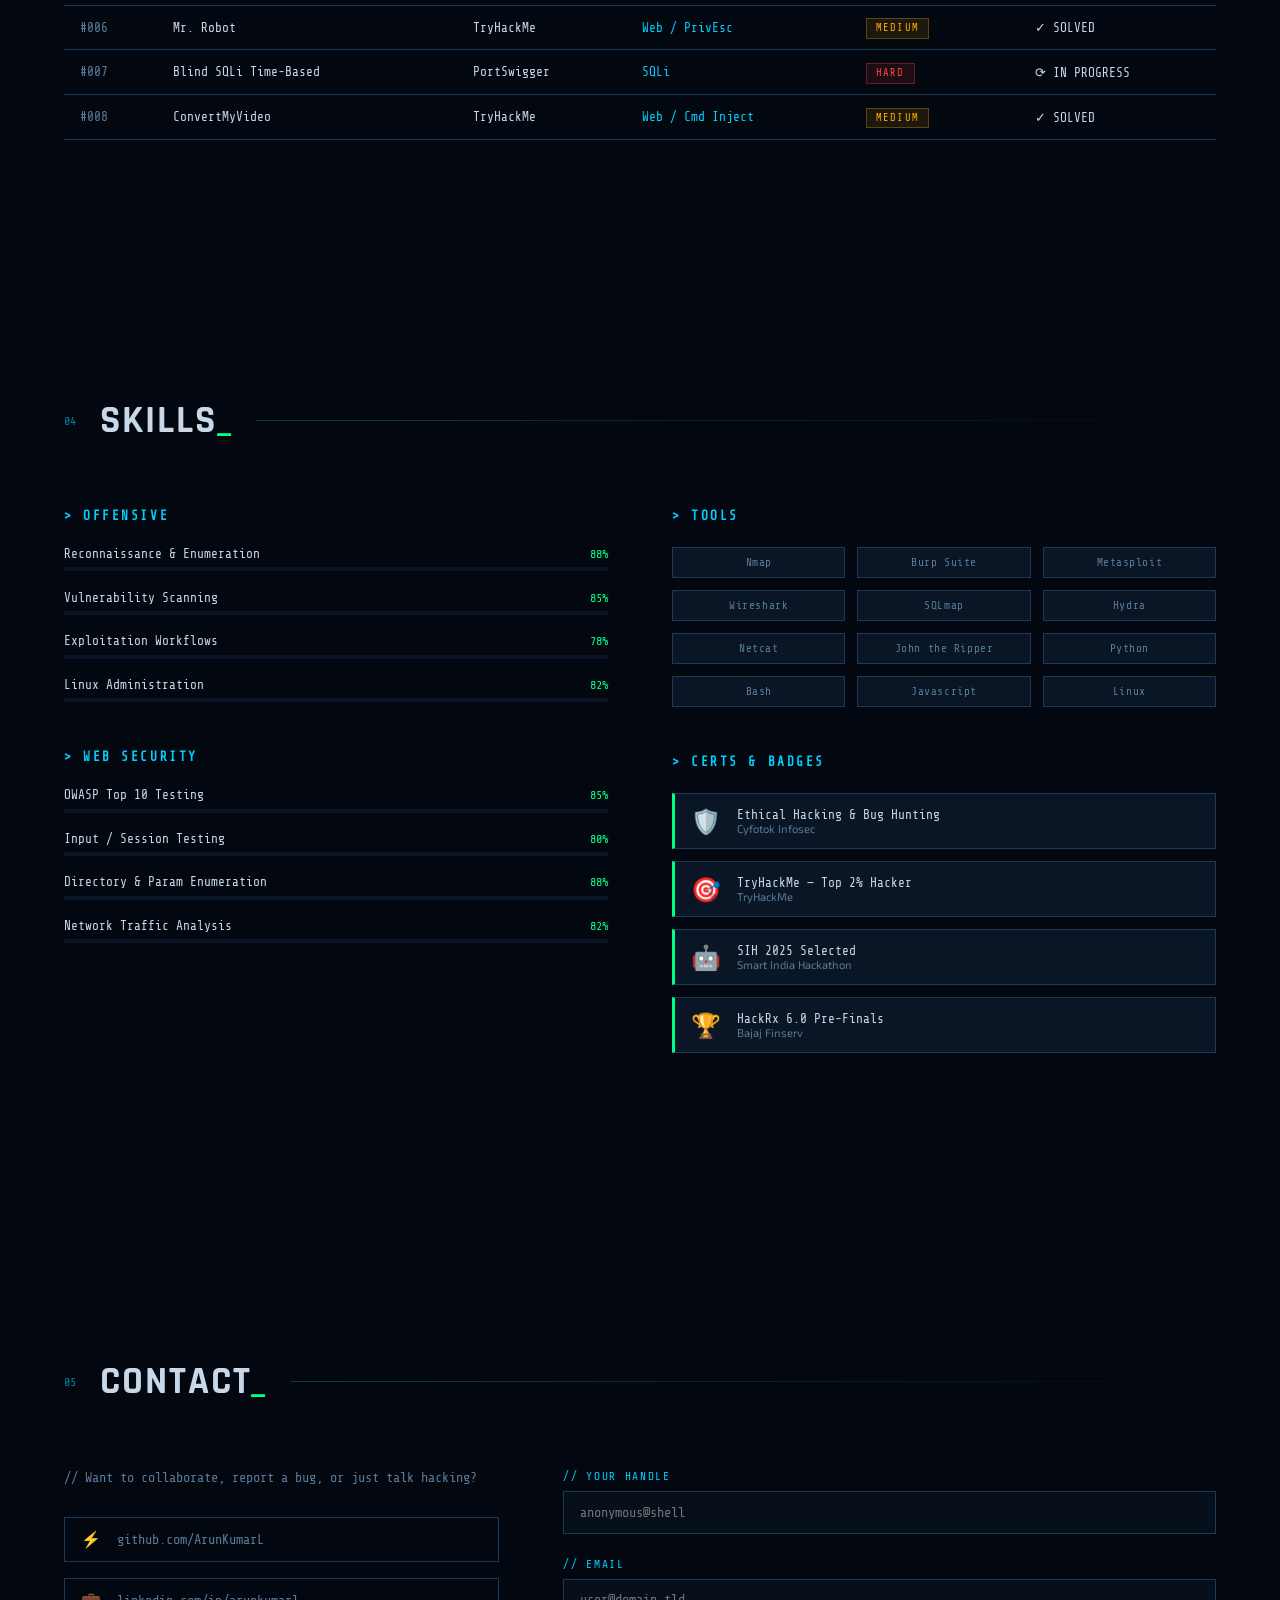
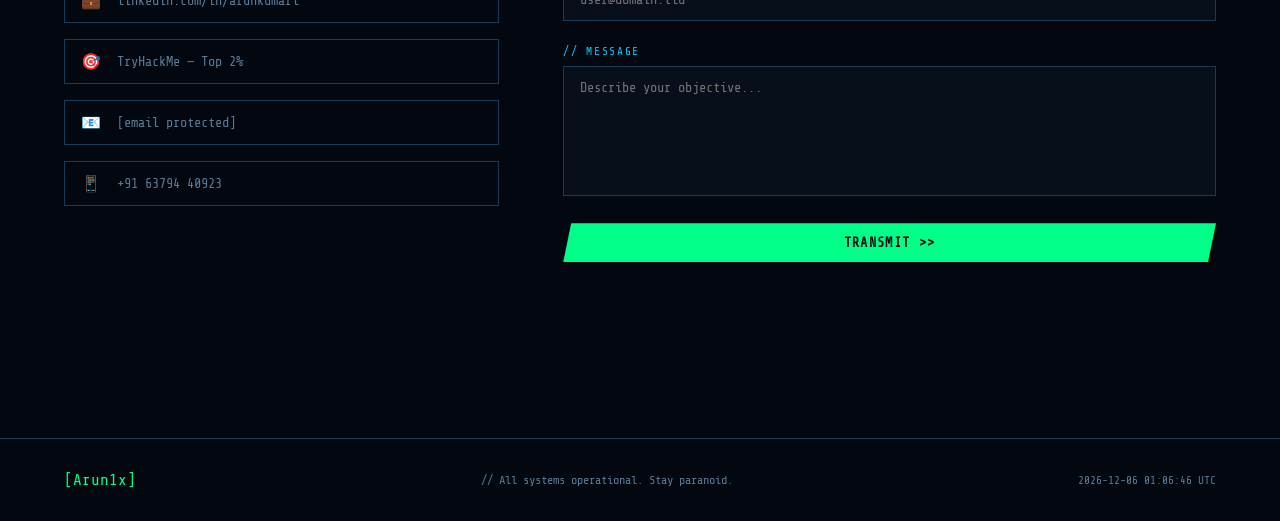
==== commit 2a0354ba: "Update contact links in index.html" ====
--- a/frontend/index.html
+++ b/frontend/index.html
@@ -193,8 +193,8 @@
     <div class="contact-info">
       <p class="contact-tagline">// Want to collaborate, report a bug, or just talk hacking?</p>
       <div class="contact-links">
-        <a href="https://github.com/ArunKumarL"        target="_blank" class="contact-link"><span class="cl-icon">⚡</span> github.com/ArunKumarL</a>
-        <a href="https://linkedin.com/in/arunkumarl"   target="_blank" class="contact-link"><span class="cl-icon">💼</span> linkedin.com/in/arunkumarl</a>
+        <a href="https://github.com/ScriptedByArun47"        target="_blank" class="contact-link"><span class="cl-icon">⚡</span> github.com/ArunKumarL</a>
+        <a href="https://www.linkedin.com/in/arun0x47"   target="_blank" class="contact-link"><span class="cl-icon">💼</span> linkedin.com/in/arunkumarl</a>
         <a href="https://tryhackme.com/p/Arun1x"       target="_blank" class="contact-link"><span class="cl-icon">🎯</span> TryHackMe — Top 2%</a>
         <a href="/cdn-cgi/l/email-protection#f19083849fc5c6909a9a849c9083b1969c90989ddf929e9c" class="contact-link"><span class="cl-icon">📧</span> <span class="__cf_email__" data-cfemail="e58497908bd1d2848e8e90888497a58288848c89cb868a88">[email&#160;protected]</span></a>
         <a href="tel:+916379440923"                                     class="contact-link"><span class="cl-icon">📱</span> +91 63794 40923</a>
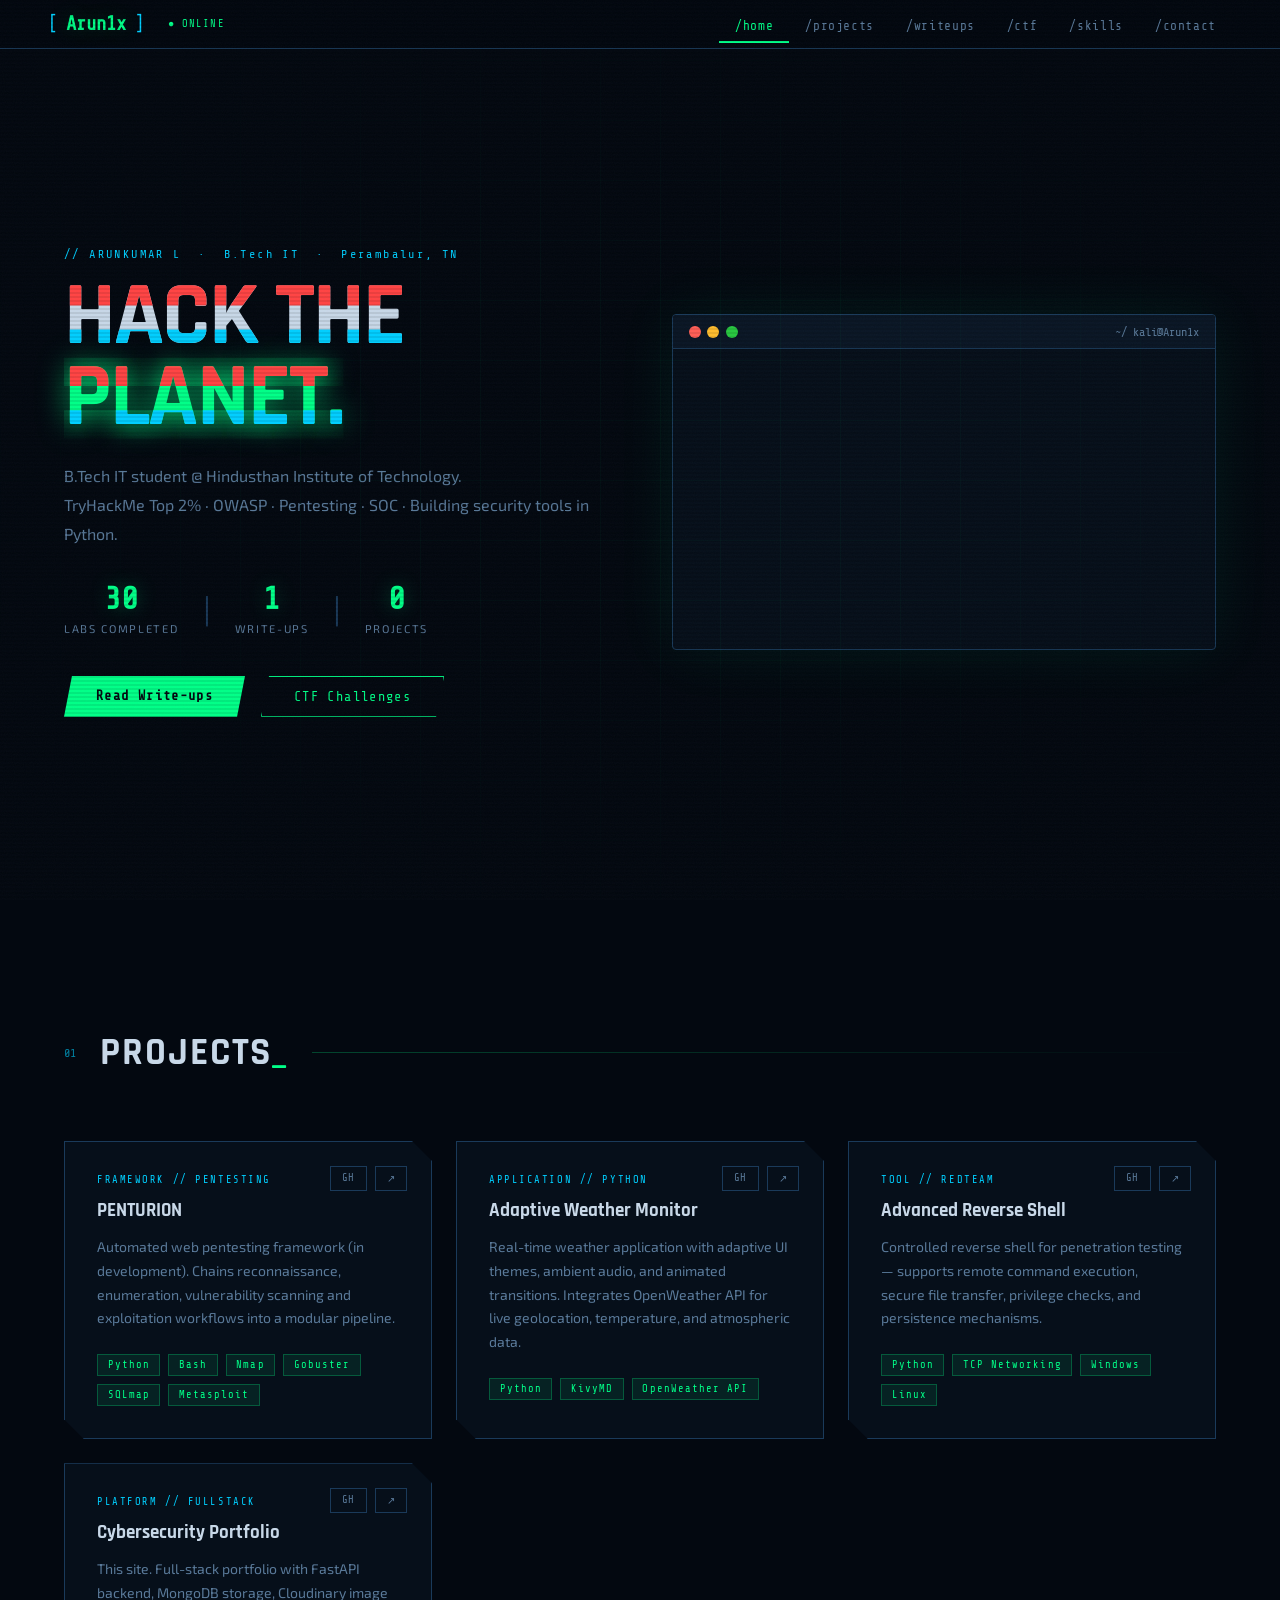
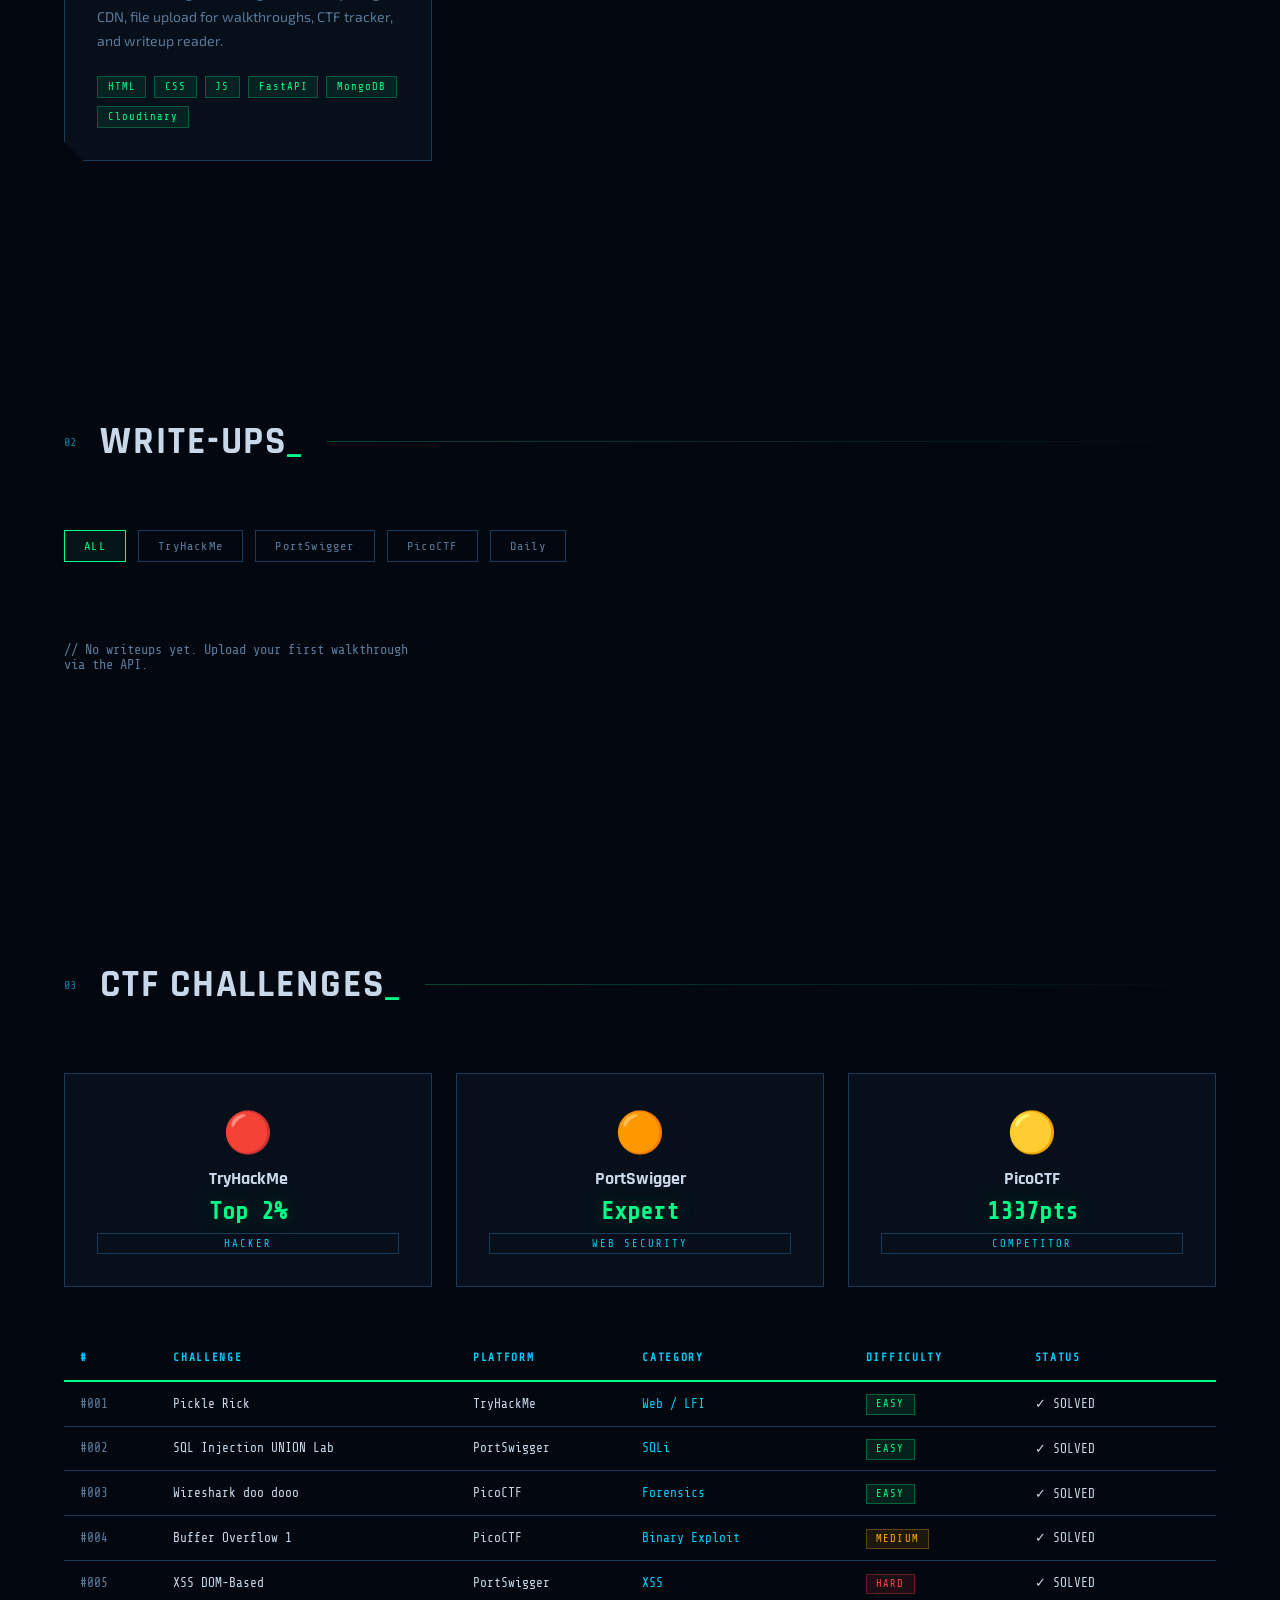
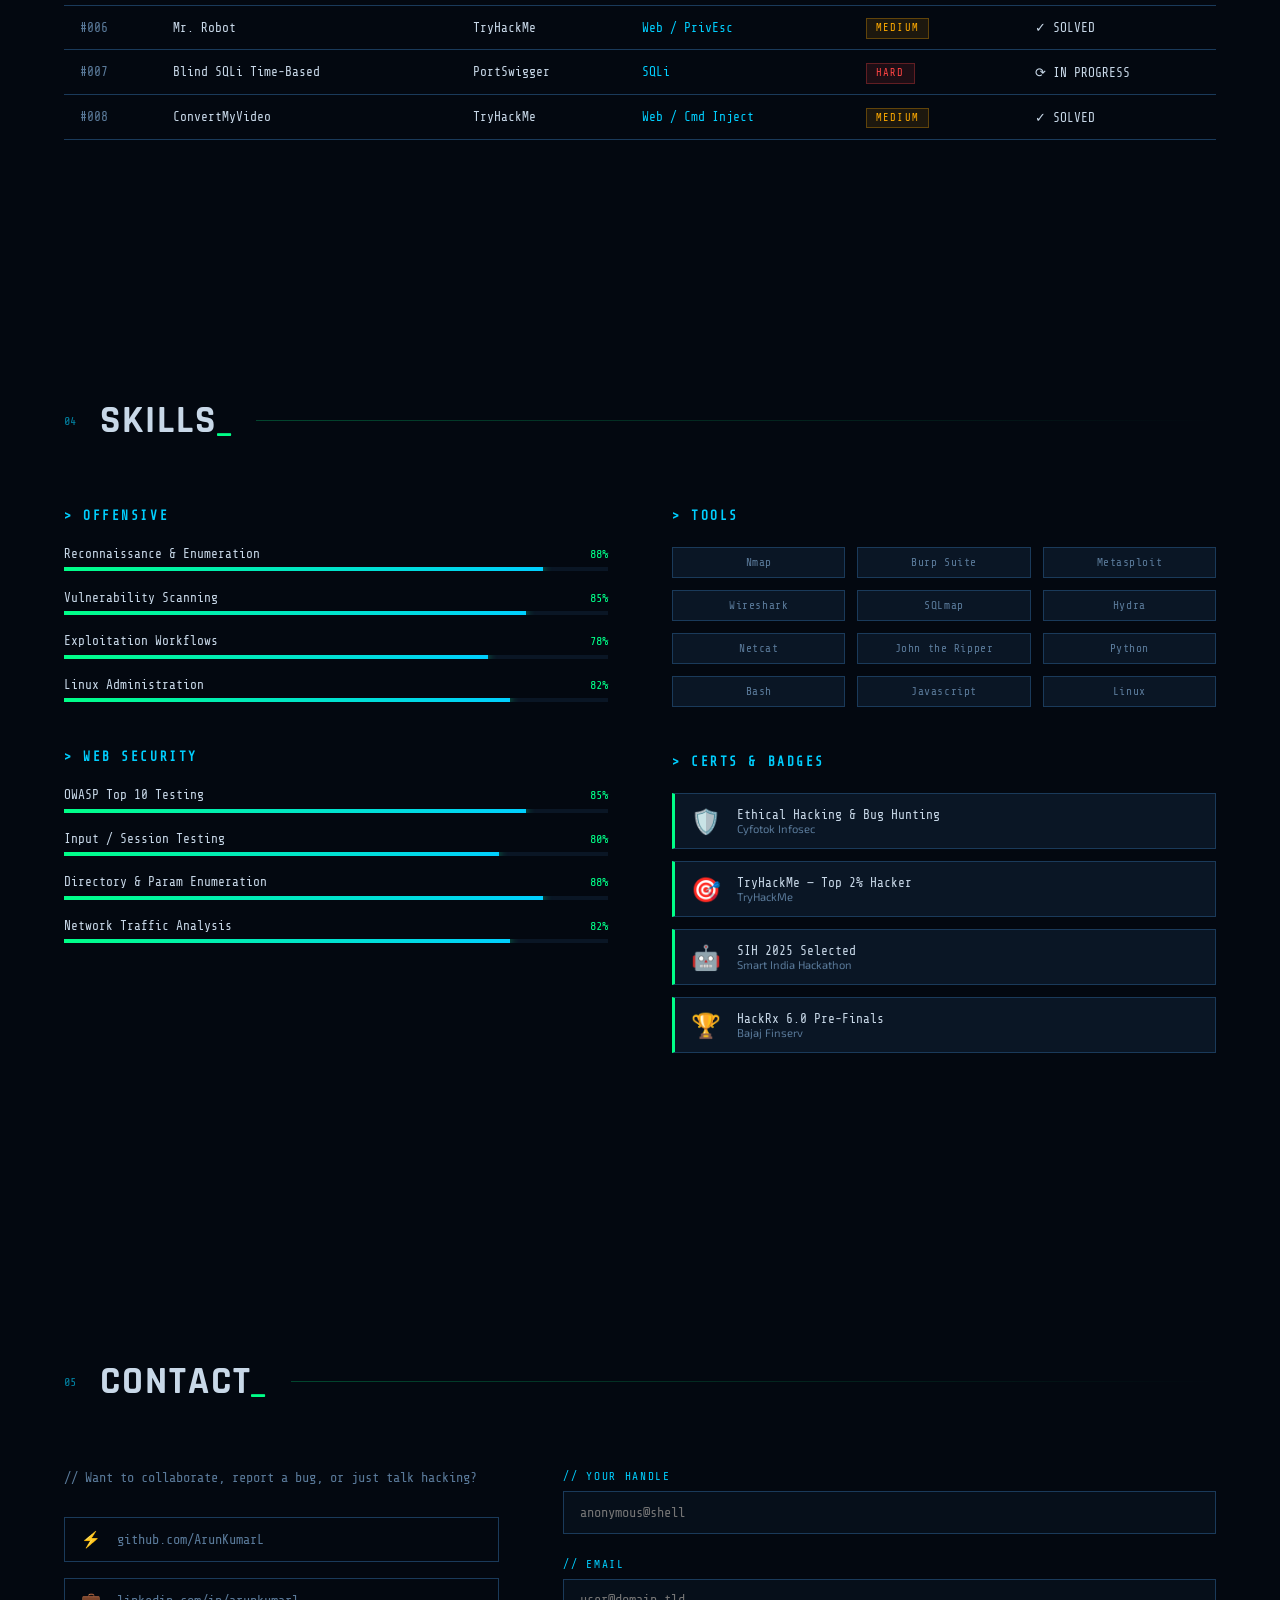
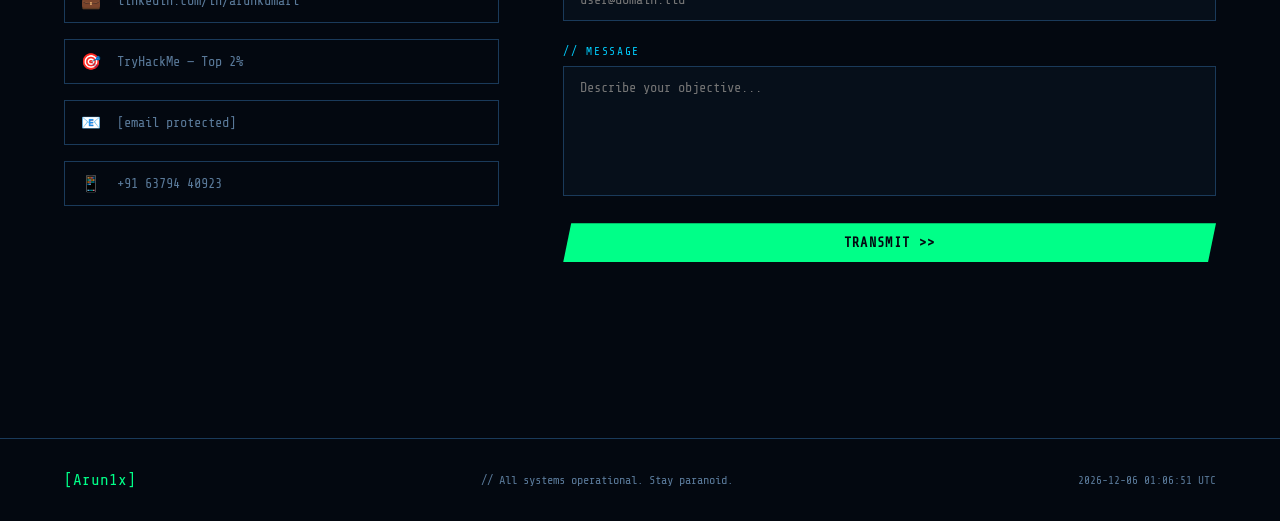
==== commit eadb46b6: "Update index.html" ====
--- a/frontend/index.html
+++ b/frontend/index.html
@@ -3,12 +3,45 @@
 <head>
   <meta charset="UTF-8"/>
   <meta name="viewport" content="width=device-width, initial-scale=1.0"/>
-  <meta name="description" content="ArunKumar L — Cybersecurity Intern, TryHackMe Top 2%, Pentesting & SOC Portfolio"/>
-  <meta name="keywords" content="cybersecurity, pentesting, CTF, TryHackMe, OWASP, SOC, writeups"/>
-  <meta property="og:title" content="Arun1x — Cybersecurity Portfolio"/>
-  <meta property="og:description" content="TryHackMe Top 2% · Pentesting · OWASP · Security Tools"/>
-  <meta property="og:type" content="website"/>
-  <title>Arun1x — Cybersecurity Portfolio</title>
+  <!-- ── Primary SEO ── -->
+  <title>Arun1x — TryHackMe Writeups, CTF Solutions & Cybersecurity Portfolio</title>
+  <meta name="description" content="ArunKumar L (Arun1x) — TryHackMe Top 2% hacker. Detailed CTF writeups, TryHackMe room solutions, PortSwigger labs, penetration testing notes and security tools built in Python."/>
+  <meta name="keywords" content="TryHackMe writeups, CTF writeups, cybersecurity portfolio, penetration testing, OWASP, SQL injection, XSS, privilege escalation, Burp Suite, Metasploit, ethical hacking, SOC analyst, Arun1x, ArunKumar"/>
+  <meta name="author" content="ArunKumar L"/>
+  <meta name="robots" content="index, follow"/>
+  <link rel="canonical" href="https://arun1x.vercel.app/"/>
+
+  <!-- ── Open Graph ── -->
+  <meta property="og:type"        content="website"/>
+  <meta property="og:url"         content="https://arun1x.vercel.app/"/>
+  <meta property="og:title"       content="Arun1x — TryHackMe Writeups & CTF Solutions"/>
+  <meta property="og:description" content="TryHackMe Top 2% · Detailed CTF writeups · PortSwigger labs · Pentesting notes · Security tools in Python."/>
+  <meta property="og:image"       content="https://arun1x.vercel.app/og-image.png"/>
+
+  <!-- ── Twitter Card ── -->
+  <meta name="twitter:card"        content="summary_large_image"/>
+  <meta name="twitter:title"       content="Arun1x — TryHackMe Writeups & CTF Solutions"/>
+  <meta name="twitter:description" content="TryHackMe Top 2% · CTF writeups · Pentesting portfolio"/>
+  <meta name="twitter:image"       content="https://arun1x.vercel.app/og-image.png"/>
+
+  <!-- ── JSON-LD Structured Data ── -->
+  <script type="application/ld+json">
+  {
+    "@context": "https://schema.org",
+    "@type": "Person",
+    "name": "ArunKumar L",
+    "alternateName": "Arun1x",
+    "url": "https://arun1x.vercel.app",
+    "jobTitle": "Cybersecurity Intern",
+    "description": "TryHackMe Top 2% hacker. B.Tech IT student specializing in penetration testing, web security and CTF challenges.",
+    "sameAs": [
+      "https://github.com/ScriptedByArun47",
+      "https://linkedin.com/in/arunkumarl",
+      "https://tryhackme.com/p/Arun1x"
+    ],
+    "knowsAbout": ["Penetration Testing","CTF","OWASP","Web Security","Python","Linux","TryHackMe","Burp Suite","Metasploit"]
+  }
+  </script>
   <link rel="preconnect" href="https://fonts.googleapis.com">
   <link href="https://fonts.googleapis.com/css2?family=Share+Tech+Mono&family=Rajdhani:wght@400;600;700&family=Exo+2:wght@300;400;700&display=swap" rel="stylesheet">
   <link rel="stylesheet" href="style.css">
@@ -193,8 +226,8 @@
     <div class="contact-info">
       <p class="contact-tagline">// Want to collaborate, report a bug, or just talk hacking?</p>
       <div class="contact-links">
-        <a href="https://github.com/ScriptedByArun47"        target="_blank" class="contact-link"><span class="cl-icon">⚡</span> github.com/ArunKumarL</a>
-        <a href="https://www.linkedin.com/in/arun0x47"   target="_blank" class="contact-link"><span class="cl-icon">💼</span> linkedin.com/in/arunkumarl</a>
+        <a href="https://github.com/ArunKumarL"        target="_blank" class="contact-link"><span class="cl-icon">⚡</span> github.com/ArunKumarL</a>
+        <a href="https://linkedin.com/in/arunkumarl"   target="_blank" class="contact-link"><span class="cl-icon">💼</span> linkedin.com/in/arunkumarl</a>
         <a href="https://tryhackme.com/p/Arun1x"       target="_blank" class="contact-link"><span class="cl-icon">🎯</span> TryHackMe — Top 2%</a>
         <a href="/cdn-cgi/l/email-protection#f19083849fc5c6909a9a849c9083b1969c90989ddf929e9c" class="contact-link"><span class="cl-icon">📧</span> <span class="__cf_email__" data-cfemail="e58497908bd1d2848e8e90888497a58288848c89cb868a88">[email&#160;protected]</span></a>
         <a href="tel:+916379440923"                                     class="contact-link"><span class="cl-icon">📱</span> +91 63794 40923</a>
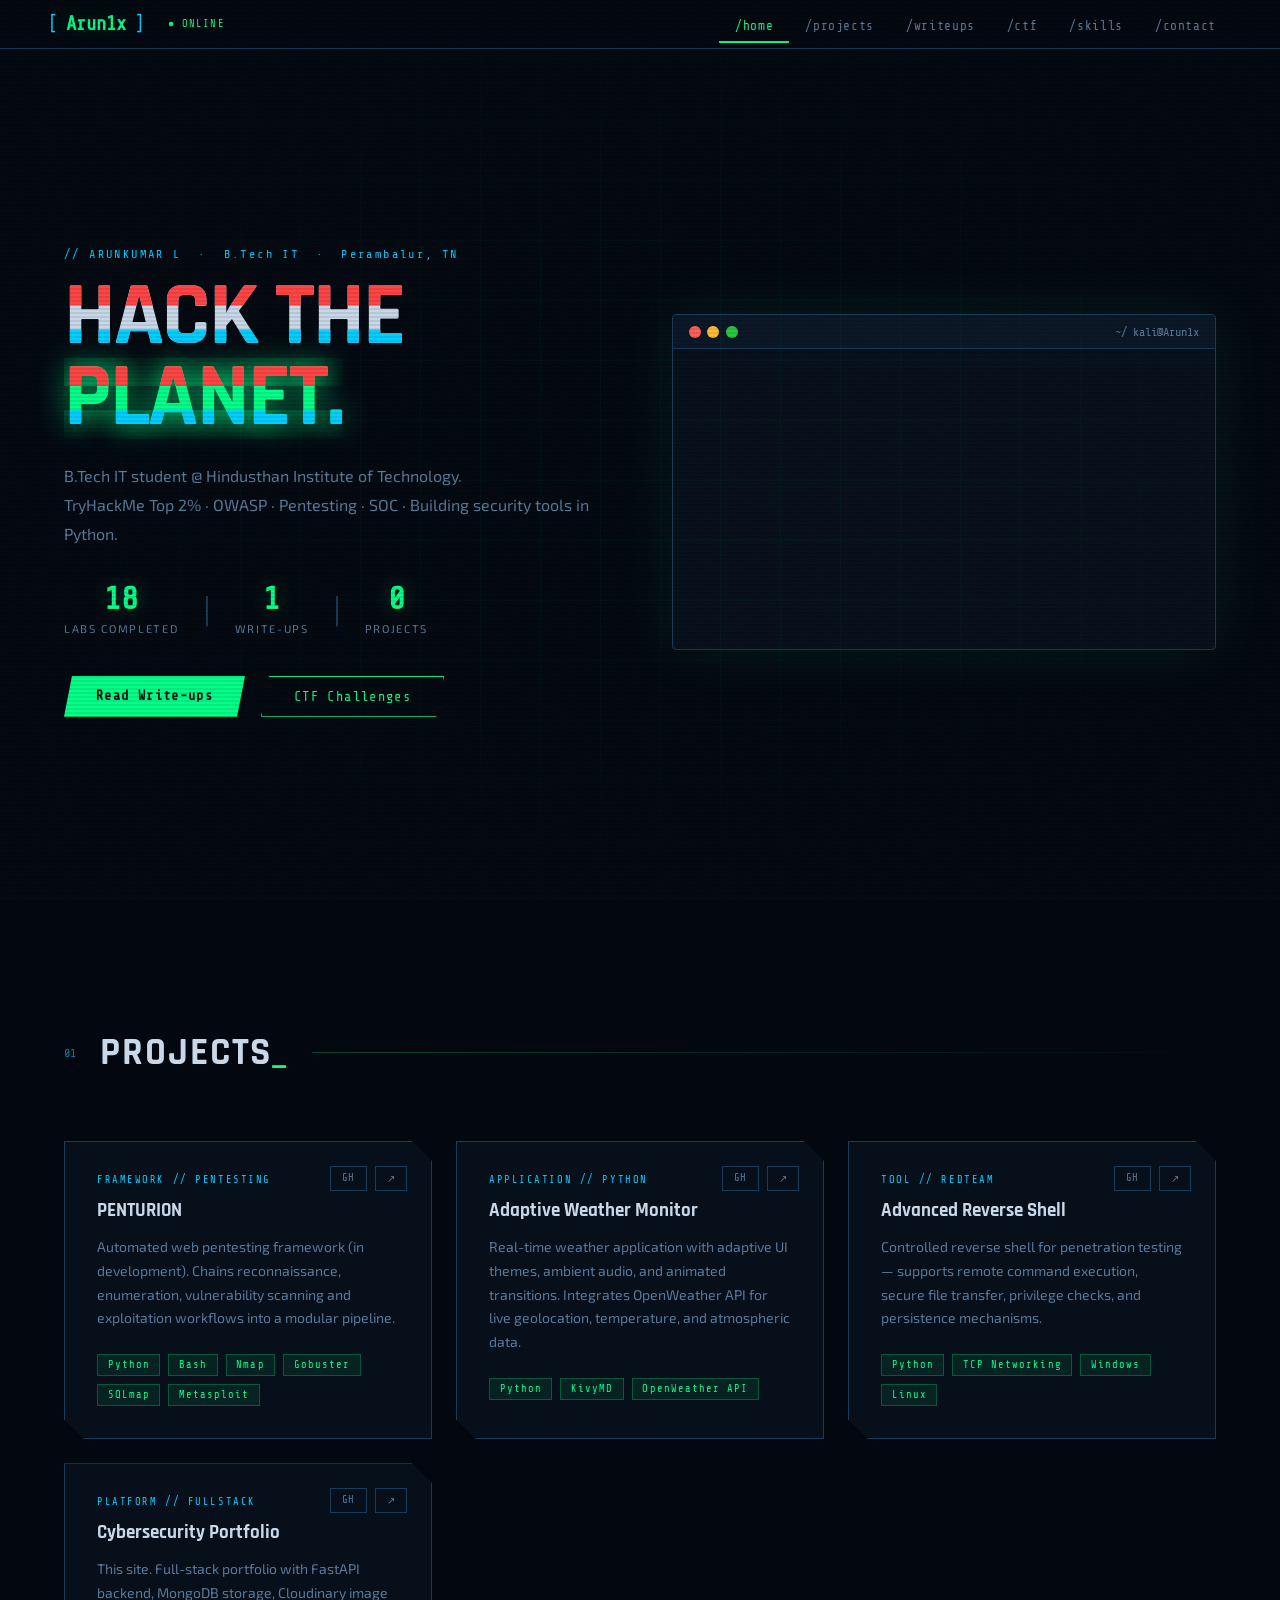
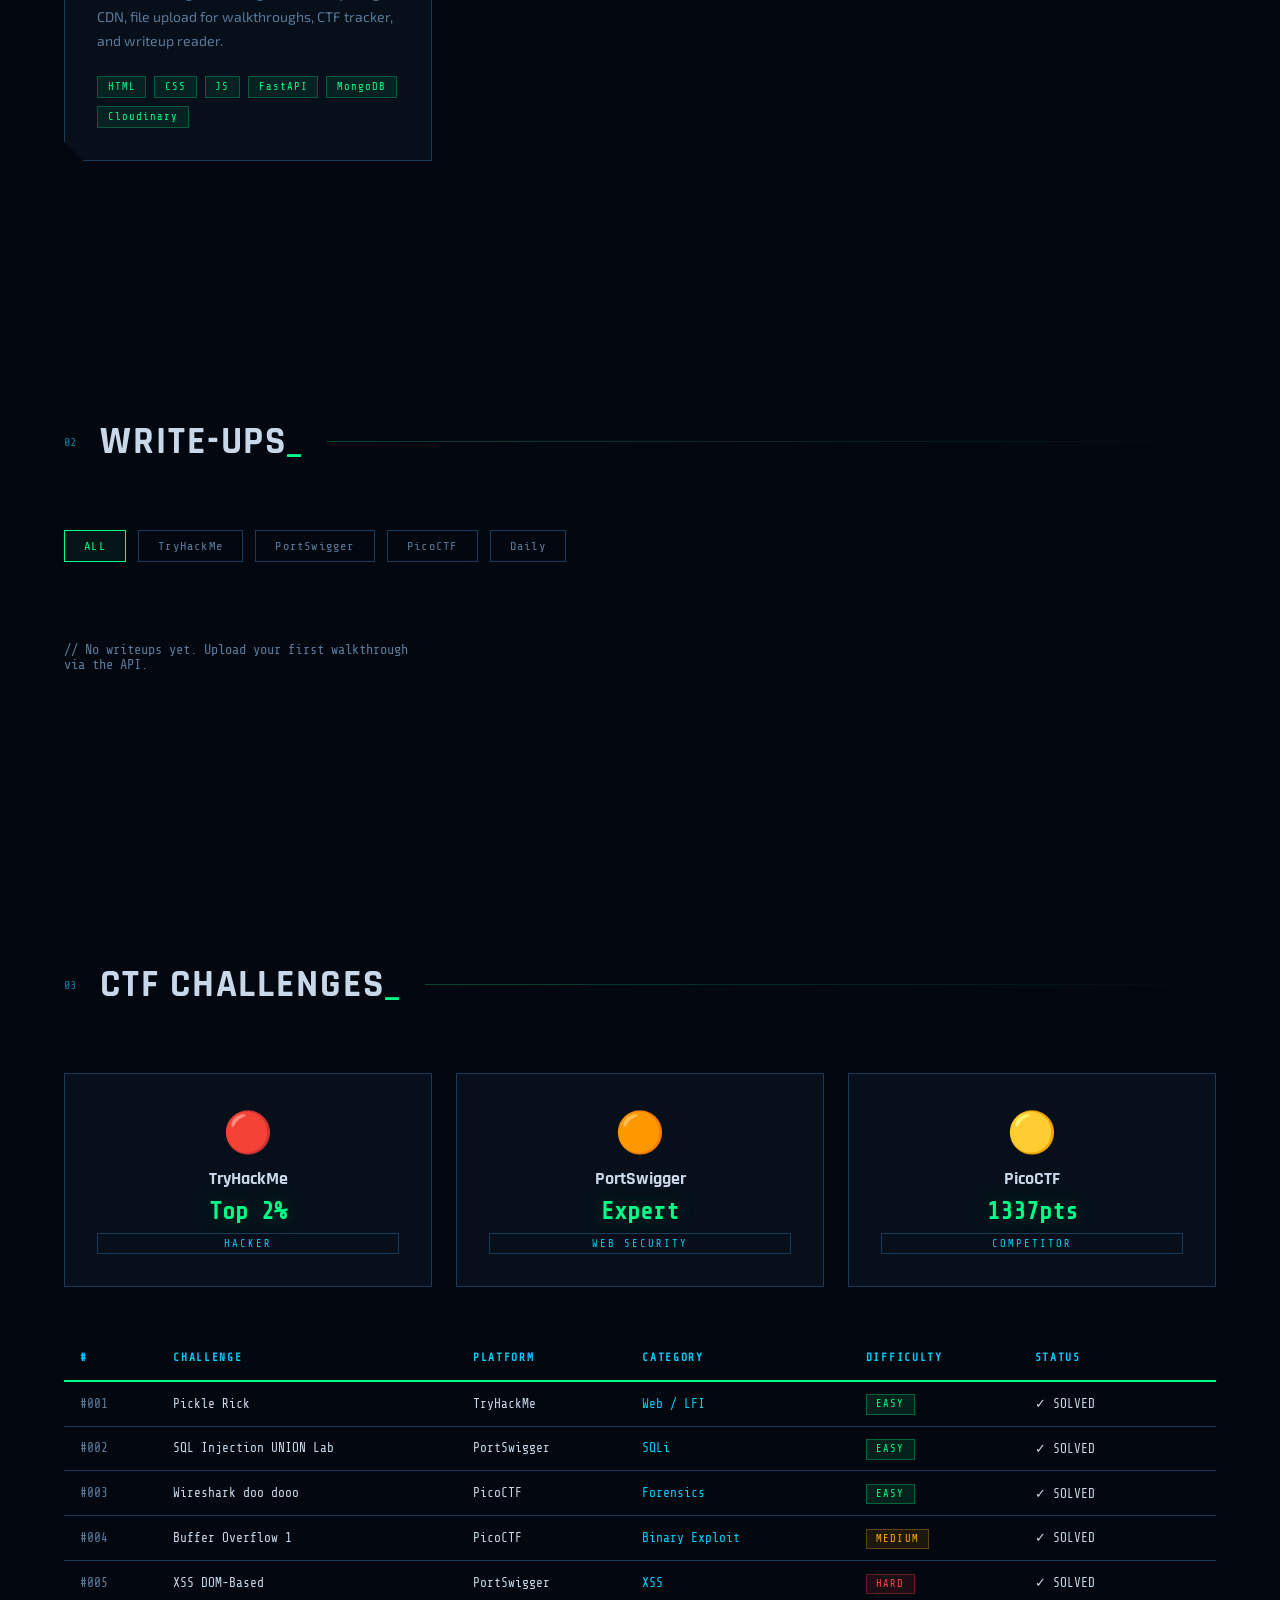
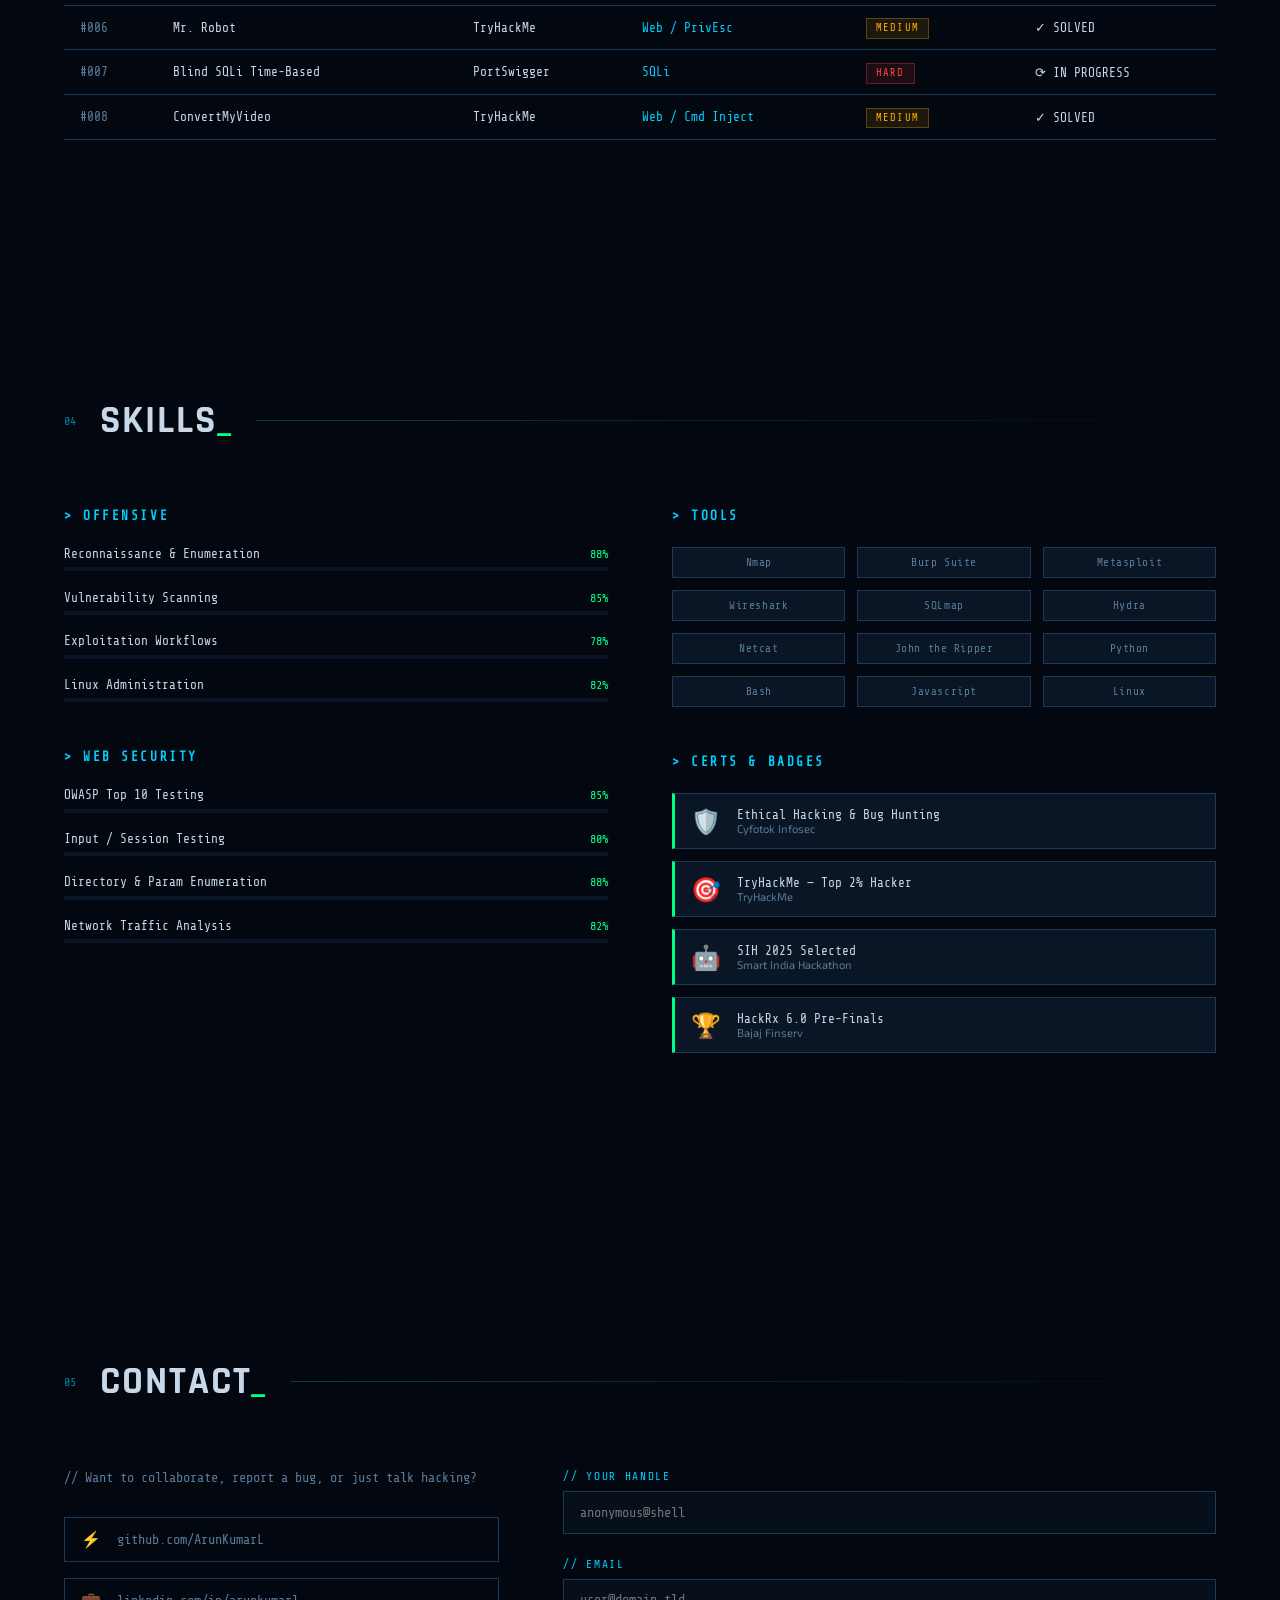
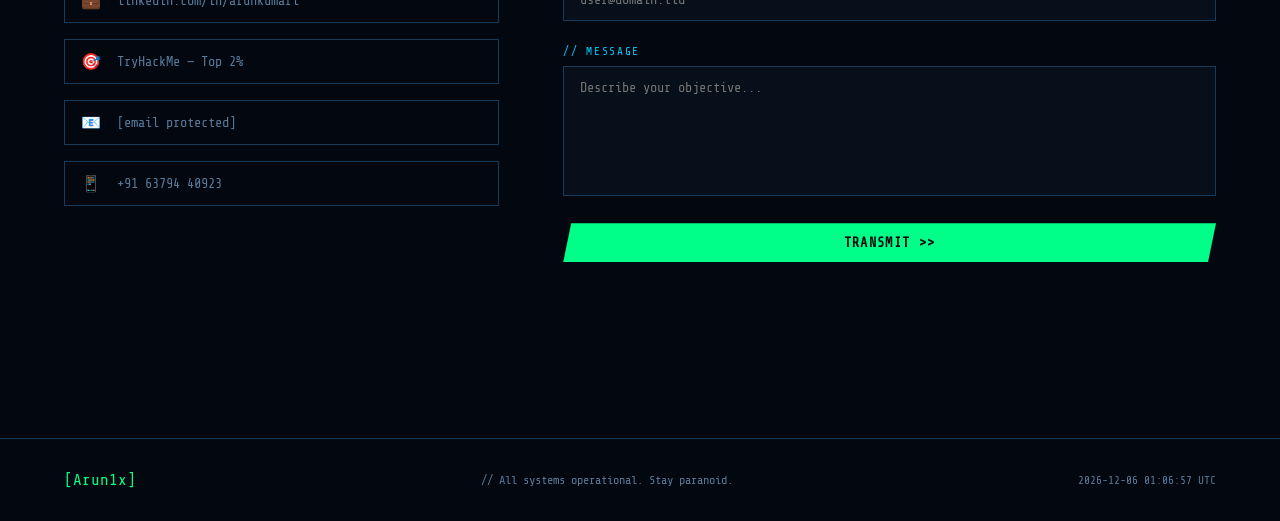
==== commit 218c45ac: "Update index.html" ====
--- a/frontend/index.html
+++ b/frontend/index.html
@@ -3,6 +3,7 @@
 <head>
   <meta charset="UTF-8"/>
   <meta name="viewport" content="width=device-width, initial-scale=1.0"/>
+  <meta name="google-site-verification" content="trdP0XCMqTUkMfUoWVEsDUJ-eWZQBg_Em1-I9JnRoC0" />
   <!-- ── Primary SEO ── -->
   <title>Arun1x — TryHackMe Writeups, CTF Solutions & Cybersecurity Portfolio</title>
   <meta name="description" content="ArunKumar L (Arun1x) — TryHackMe Top 2% hacker. Detailed CTF writeups, TryHackMe room solutions, PortSwigger labs, penetration testing notes and security tools built in Python."/>
